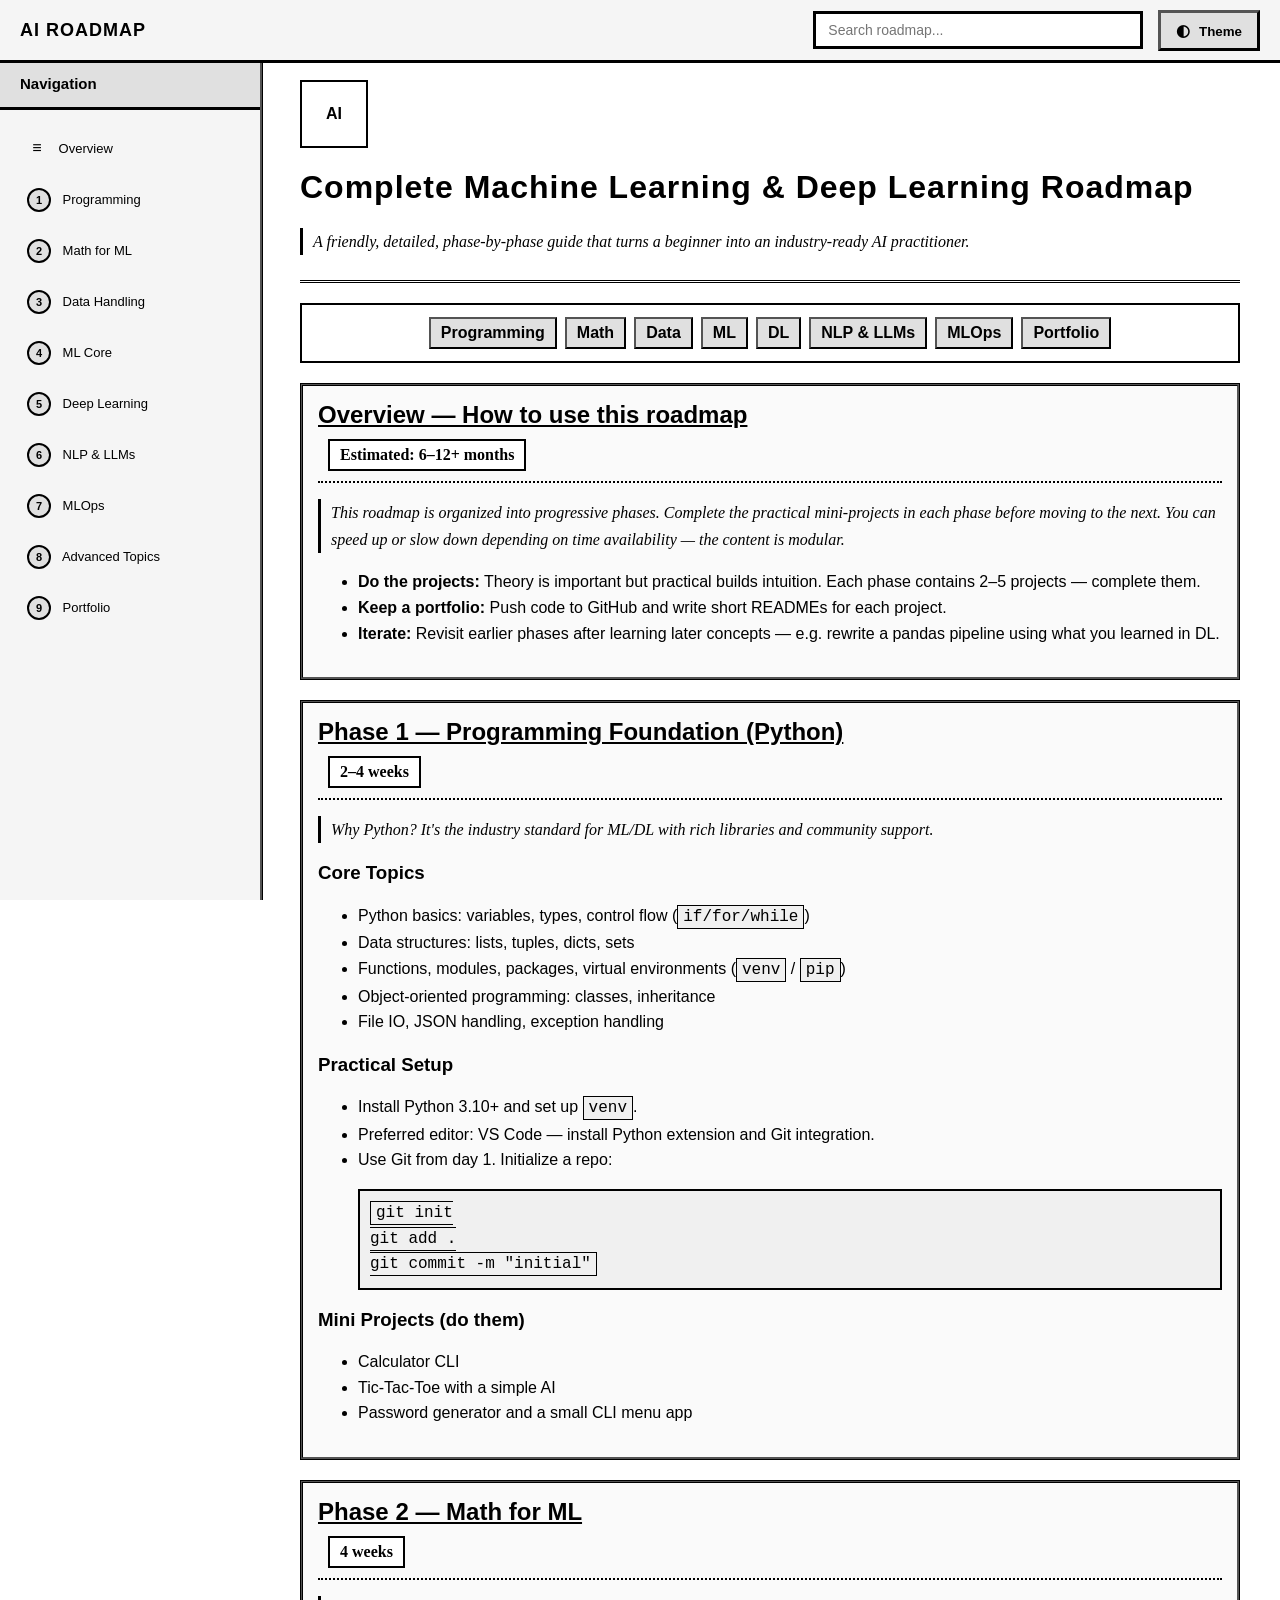
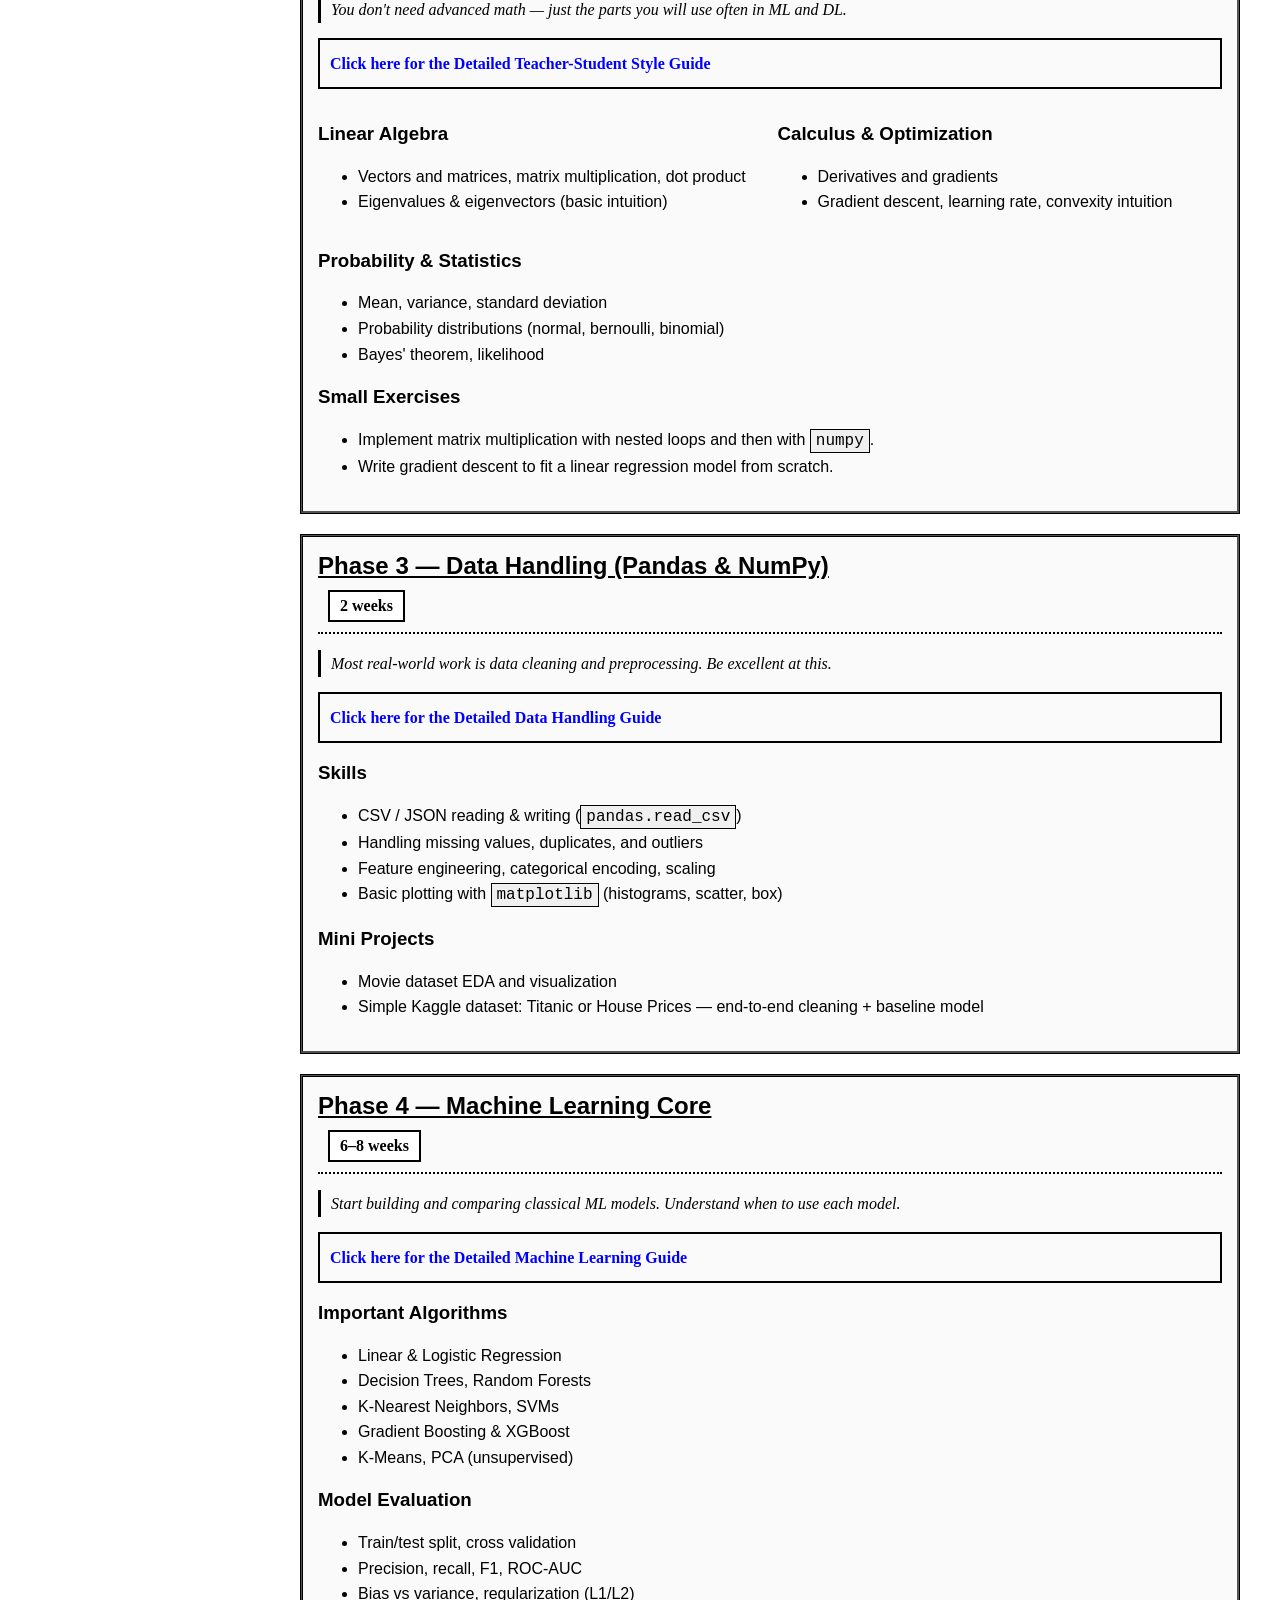
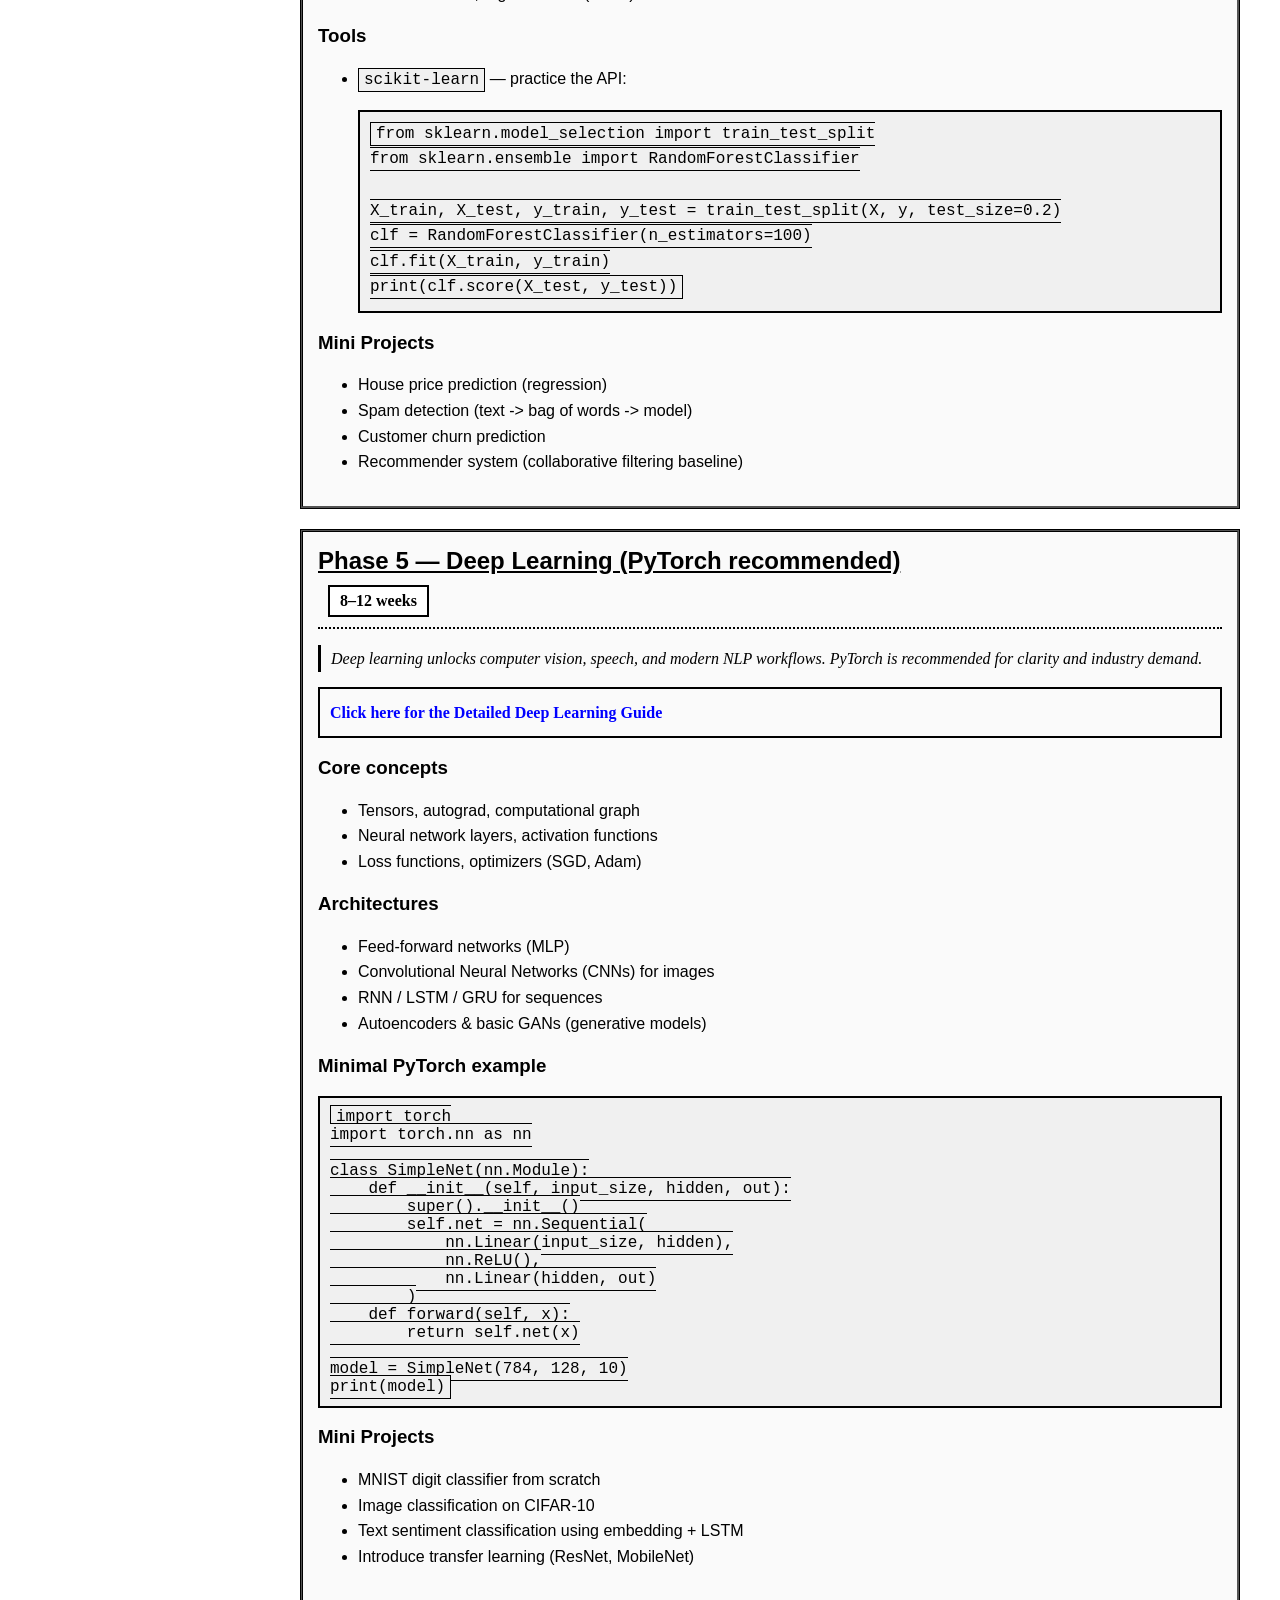
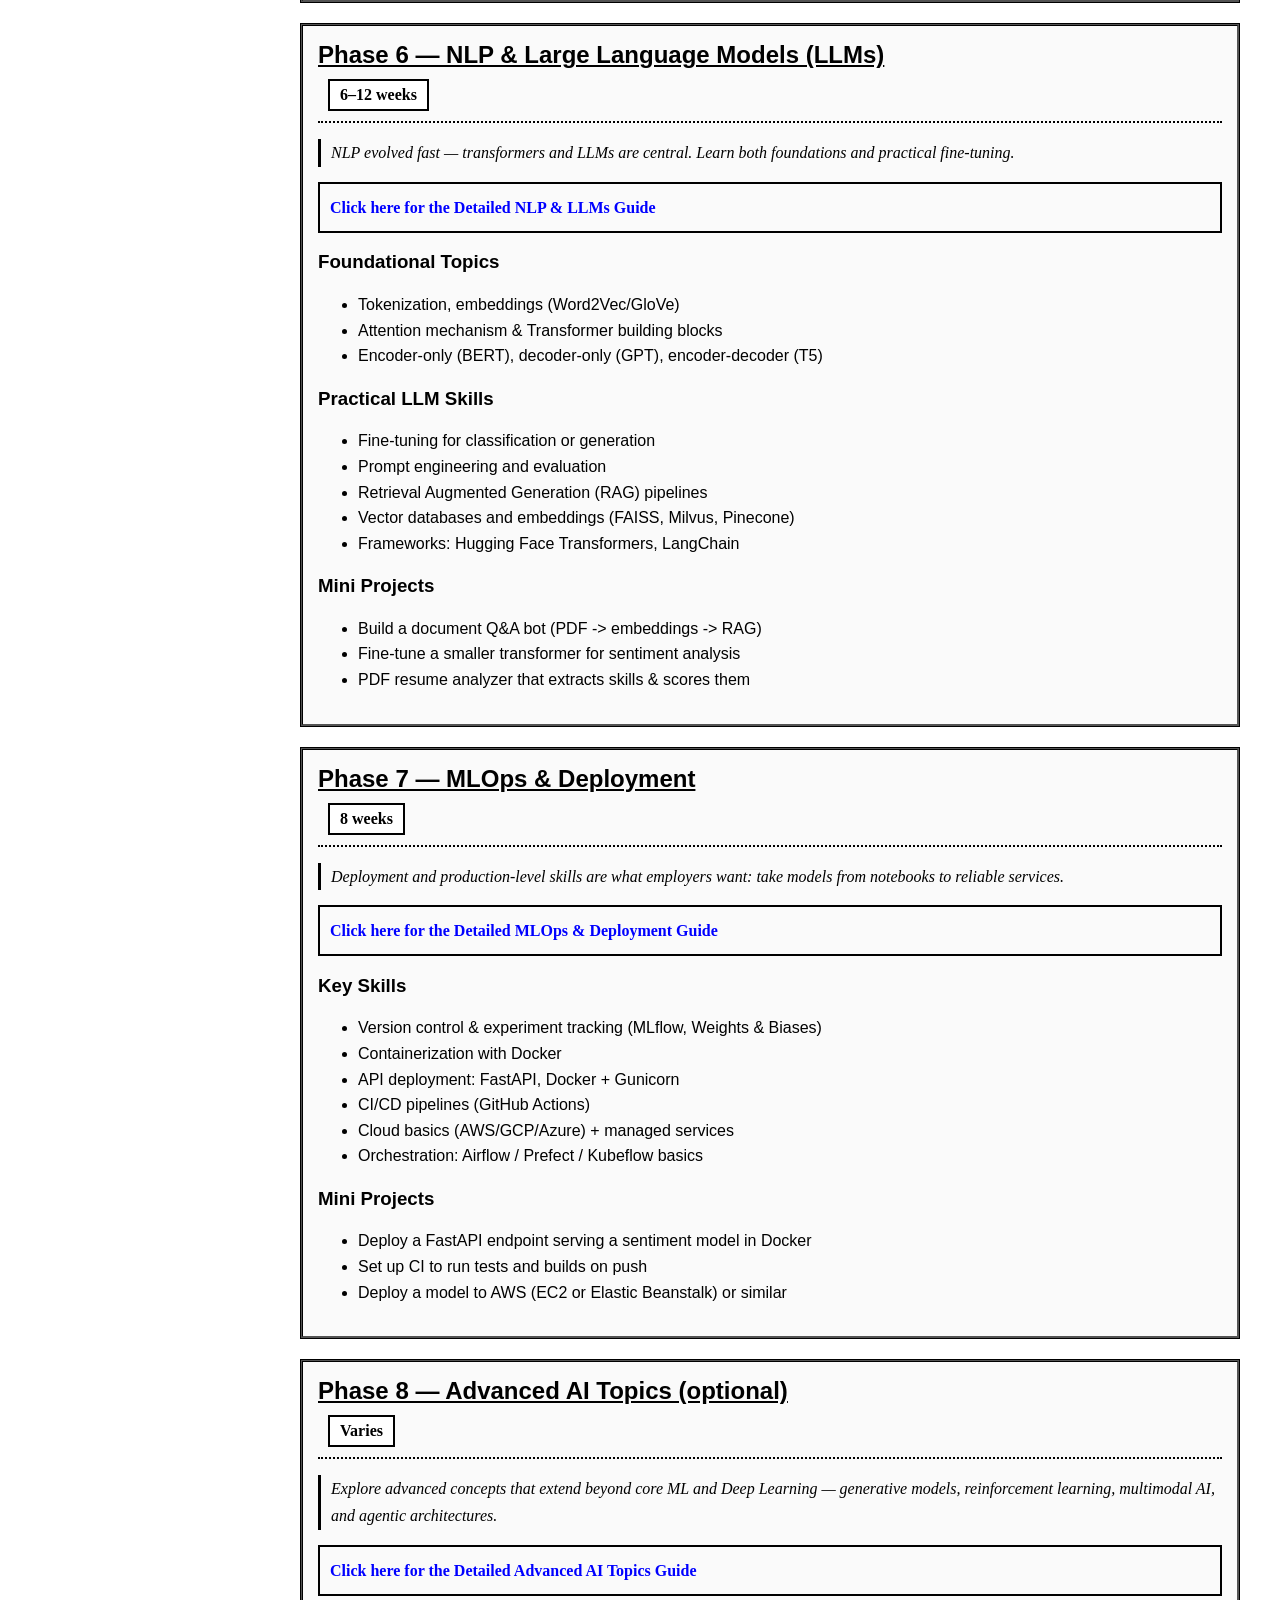
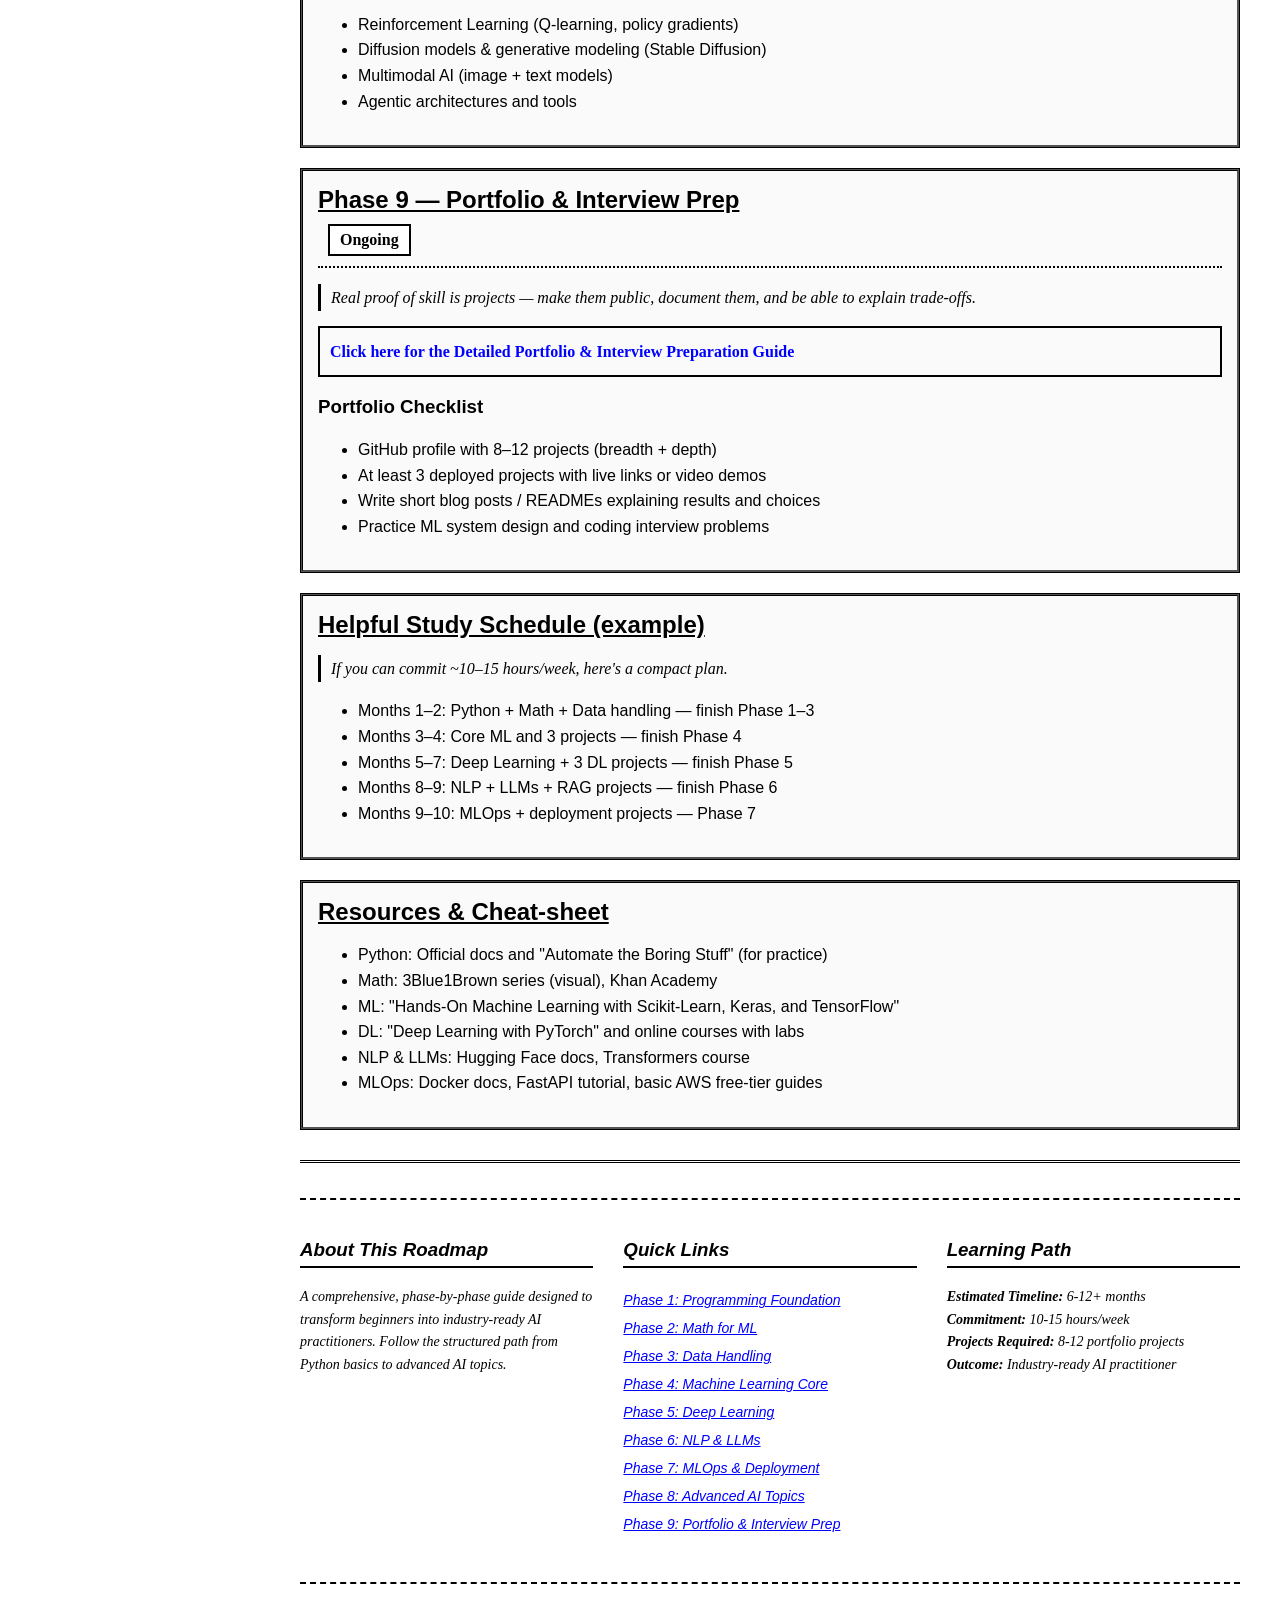
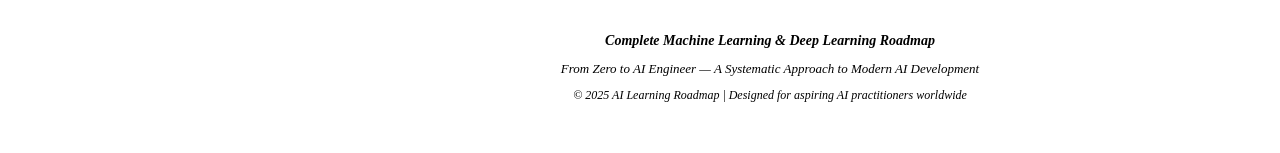
==== index.html @ 879815ae "Initial commit: Complete AI/ML Learning Roadmap with navigation, theme toggle, search, and responsiv" ====
<!doctype html>
<html lang="en">

<head>
    <meta charset="utf-8">
    <meta name="viewport" content="width=device-width,initial-scale=1">
    <title>Complete Machine Learning & Deep Learning Roadmap — Detailed Guide</title>
    <link rel="stylesheet" href="shared-styles.css">
    <style>
        /* Page-specific styles */
        header {
            margin-bottom: 20px;
            padding-bottom: 15px;
            border-bottom: 3px double var(--border-color);
            font-family: 'Trebuchet MS', Verdana, sans-serif;
            transition: border-color 0.3s
        }

        nav.pill-nav {
            margin-top: 15px;
            margin-bottom: 15px;
            padding: 10px;
            background: var(--bg-color);
            border: 2px solid var(--border-color);
            text-align: center;
            transition: all 0.3s
        }

        .pill {
            display: inline-block;
            padding: 5px 10px;
            margin: 2px;
            border: 2px outset var(--border-color);
            background: var(--button-bg);
            font-weight: bold;
            font-family: 'Arial Narrow', Arial, sans-serif;
            transition: all 0.3s
        }

        .pill:hover {
            border: 2px inset var(--border-color);
            background: var(--button-hover)
        }

        main {
            margin-top: 20px
        }

        .collapsible-header {
            cursor: pointer;
            user-select: none;
            display: flex;
            justify-content: space-between;
            align-items: center
        }

        .collapsible-header::after {
            content: "▼";
            font-size: 12px;
            transition: transform 0.3s
        }

        .collapsible-header.collapsed::after {
            transform: rotate(-90deg)
        }

        .collapsible-content {
            max-height: 2000px;
            overflow: hidden;
            transition: max-height 0.3s ease
        }

        .collapsible-content.collapsed {
            max-height: 0
        }

        section.card h2 {
            margin: 0 0 10px 0;
            text-decoration: underline;
            font-family: 'Trebuchet MS', 'Lucida Sans', sans-serif
        }

        .meta {
            margin-bottom: 10px;
            font-style: italic;
            border-left: 3px solid var(--border-color);
            padding-left: 10px;
            font-family: 'Palatino Linotype', 'Book Antiqua', serif;
            transition: border-color 0.3s
        }

        footer {
            font-family: 'Comic Sans MS', 'Chalkboard SE', cursive;
            margin-top: 30px;
            padding-top: 15px;
            border-top: 3px double var(--border-color);
            text-align: center;
            font-style: italic;
            transition: border-color 0.3s
        }

        .phase-title {
            margin-bottom: 10px;
            padding-bottom: 10px;
            border-bottom: 2px dotted var(--border-color);
            transition: border-color 0.3s
        }

        .time {
            display: inline-block;
            padding: 5px 10px;
            border: 2px solid var(--border-color);
            margin-left: 10px;
            background: var(--bg-color);
            font-weight: bold;
            transition: all 0.3s
        }

        .grid {
            display: grid;
            grid-template-columns: 1fr 1fr;
            gap: 15px
        }

        @media(max-width:880px) {
            .grid {
                grid-template-columns: 1fr
            }
        }
    </style>
</head>

<body>
    <div id="progress-bar"></div>
    
    <div id="top-toolbar">
        <div id="toolbar-left">
            <button id="menu-toggle">☰ Menu</button>
            <div style="font-weight:bold;font-size:18px;font-family:'Impact',sans-serif;letter-spacing:1px">AI ROADMAP</div>
        </div>
        <div id="toolbar-right">
            <div id="search-container">
                <input type="text" id="search-input" placeholder="Search roadmap..." />
                <div id="search-results"></div>
            </div>
            <button id="theme-toggle"><span class="theme-icon">◐</span> Theme</button>
        </div>
    </div>

    <nav id="sidebar">
        <h3>Navigation</h3>
        <ul>
            <li><a href="#overview"><span class="nav-icon">≡</span> Overview</a></li>
            <li><a href="#phase1"><span class="nav-number">1</span> Programming</a></li>
            <li><a href="#phase2"><span class="nav-number">2</span> Math for ML</a></li>
            <li><a href="#phase3"><span class="nav-number">3</span> Data Handling</a></li>
            <li><a href="#phase4"><span class="nav-number">4</span> ML Core</a></li>
            <li><a href="#phase5"><span class="nav-number">5</span> Deep Learning</a></li>
            <li><a href="#phase6"><span class="nav-number">6</span> NLP & LLMs</a></li>
            <li><a href="#phase7"><span class="nav-number">7</span> MLOps</a></li>
            <li><a href="#phase8"><span class="nav-number">8</span> Advanced Topics</a></li>
            <li><a href="#phase9"><span class="nav-number">9</span> Portfolio</a></li>
        </ul>
    </nav>

    <div class="container">
        <header>
            <div
                style="width:64px;height:64px;border:2px solid black;display:flex;align-items:center;justify-content:center;font-weight:700">
                AI</div>
            <div>
                <h1>Complete Machine Learning & Deep Learning Roadmap</h1>
                <p class="meta">A friendly, detailed, phase-by-phase guide that turns a beginner into an industry-ready
                    AI practitioner.</p>
            </div>
        </header>

        <nav class="pill-nav">
            <span class="pill">Programming</span>
            <span class="pill">Math</span>
            <span class="pill">Data</span>
            <span class="pill">ML</span>
            <span class="pill">DL</span>
            <span class="pill">NLP & LLMs</span>
            <span class="pill">MLOps</span>
            <span class="pill">Portfolio</span>
        </nav>

        <main>
            <section class="card">
                <div class="phase-title">
                    <h2>Overview — How to use this roadmap</h2>
                    <div class="time">Estimated: 6–12+ months</div>
                </div>
                <p class="meta">This roadmap is organized into progressive phases. Complete the practical mini-projects
                    in each phase before moving to the next. You can speed up or slow down depending on time
                    availability — the content is modular.</p>
                <ul>
                    <li><strong>Do the projects:</strong> Theory is important but practical builds intuition. Each phase
                        contains 2–5 projects — complete them.</li>
                    <li><strong>Keep a portfolio:</strong> Push code to GitHub and write short READMEs for each project.
                    </li>
                    <li><strong>Iterate:</strong> Revisit earlier phases after learning later concepts — e.g. rewrite a
                        pandas pipeline using what you learned in DL.</li>
                </ul>
            </section>

            <!-- Phase 1 -->
            <section class="card" id="phase1">
                <div class="phase-title">
                    <h2>Phase 1 — Programming Foundation (Python)</h2>
                    <div class="time">2–4 weeks</div>
                </div>
                <p class="meta">Why Python? It's the industry standard for ML/DL with rich libraries and community
                    support.</p>
                <h3>Core Topics</h3>
                <ul>
                    <li>Python basics: variables, types, control flow (<code>if/for/while</code>)</li>
                    <li>Data structures: lists, tuples, dicts, sets</li>
                    <li>Functions, modules, packages, virtual environments (<code>venv</code> / <code>pip</code>)</li>
                    <li>Object-oriented programming: classes, inheritance</li>
                    <li>File IO, JSON handling, exception handling</li>
                </ul>
                <h3>Practical Setup</h3>
                <ul>
                    <li>Install Python 3.10+ and set up <code>venv</code>.</li>
                    <li>Preferred editor: VS Code — install Python extension and Git integration.</li>
                    <li>Use Git from day 1. Initialize a repo:
                        <pre><code>git init
git add .
git commit -m "initial"
</code></pre>
                    </li>
                </ul>
                <h3>Mini Projects (do them)</h3>
                <ul>
                    <li>Calculator CLI</li>
                    <li>Tic-Tac-Toe with a simple AI</li>
                    <li>Password generator and a small CLI menu app</li>
                </ul>
            </section>

            <!-- Phase 2 -->
            <section class="card" id="phase2">
                <div class="phase-title">
                    <h2>Phase 2 — Math for ML</h2>
                    <div class="time">4 weeks</div>
                </div>
                <p class="meta">You don't need advanced math — just the parts you will use often in ML and DL.</p>

                <p style="margin: 15px 0; padding: 10px; border: 2px solid black;">
                    <strong><a href="phase2-detailed-guide.html" style="text-decoration: none;">Click here for the
                            Detailed Teacher-Student Style Guide</a></strong>
                </p>

                <div class="grid">
                    <div>
                        <h3>Linear Algebra</h3>
                        <ul>
                            <li>Vectors and matrices, matrix multiplication, dot product</li>
                            <li>Eigenvalues & eigenvectors (basic intuition)</li>
                        </ul>
                    </div>
                    <div>
                        <h3>Calculus & Optimization</h3>
                        <ul>
                            <li>Derivatives and gradients</li>
                            <li>Gradient descent, learning rate, convexity intuition</li>
                        </ul>
                    </div>
                </div>
                <h3>Probability & Statistics</h3>
                <ul>
                    <li>Mean, variance, standard deviation</li>
                    <li>Probability distributions (normal, bernoulli, binomial)</li>
                    <li>Bayes' theorem, likelihood</li>
                </ul>
                <h3>Small Exercises</h3>
                <ul>
                    <li>Implement matrix multiplication with nested loops and then with <code>numpy</code>.</li>
                    <li>Write gradient descent to fit a linear regression model from scratch.</li>
                </ul>
            </section>

            <!-- Phase 3 -->
            <section class="card" id="phase3">
                <div class="phase-title">
                    <h2>Phase 3 — Data Handling (Pandas & NumPy)</h2>
                    <div class="time">2 weeks</div>
                </div>
                <p class="meta">Most real-world work is data cleaning and preprocessing. Be excellent at this.</p>

                <p style="margin: 15px 0; padding: 10px; border: 2px solid black;">
                    <strong><a href="phase3-detailed-guide.html" style="text-decoration: none;">Click here for the
                            Detailed Data Handling Guide</a></strong>
                </p>

                <h3>Skills</h3>
                <ul>
                    <li>CSV / JSON reading & writing (<code>pandas.read_csv</code>)</li>
                    <li>Handling missing values, duplicates, and outliers</li>
                    <li>Feature engineering, categorical encoding, scaling</li>
                    <li>Basic plotting with <code>matplotlib</code> (histograms, scatter, box)</li>
                </ul>
                <h3>Mini Projects</h3>
                <ul>
                    <li>Movie dataset EDA and visualization</li>
                    <li>Simple Kaggle dataset: Titanic or House Prices — end-to-end cleaning + baseline model</li>
                </ul>
            </section>

            <!-- Phase 4 -->
            <section class="card" id="phase4">
                <div class="phase-title">
                    <h2>Phase 4 — Machine Learning Core</h2>
                    <div class="time">6–8 weeks</div>
                </div>
                <p class="meta">Start building and comparing classical ML models. Understand when to use each model.</p>

                <p style="margin: 15px 0; padding: 10px; border: 2px solid black;">
                    <strong><a href="phase4-detailed-guide.html" style="text-decoration: none;">Click here for the
                            Detailed Machine Learning Guide</a></strong>
                </p>

                <h3>Important Algorithms</h3>
                <ul>
                    <li>Linear & Logistic Regression</li>
                    <li>Decision Trees, Random Forests</li>
                    <li>K-Nearest Neighbors, SVMs</li>
                    <li>Gradient Boosting & XGBoost</li>
                    <li>K-Means, PCA (unsupervised)</li>
                </ul>
                <h3>Model Evaluation</h3>
                <ul>
                    <li>Train/test split, cross validation</li>
                    <li>Precision, recall, F1, ROC-AUC</li>
                    <li>Bias vs variance, regularization (L1/L2)</li>
                </ul>
                <h3>Tools</h3>
                <ul>
                    <li><code>scikit-learn</code> — practice the API:
                        <pre><code>from sklearn.model_selection import train_test_split
from sklearn.ensemble import RandomForestClassifier

X_train, X_test, y_train, y_test = train_test_split(X, y, test_size=0.2)
clf = RandomForestClassifier(n_estimators=100)
clf.fit(X_train, y_train)
print(clf.score(X_test, y_test))
</code></pre>
                    </li>
                </ul>
                <h3>Mini Projects</h3>
                <ul>
                    <li>House price prediction (regression)</li>
                    <li>Spam detection (text -> bag of words -> model)</li>
                    <li>Customer churn prediction</li>
                    <li>Recommender system (collaborative filtering baseline)</li>
                </ul>
            </section>

            <!-- Phase 5 -->
            <section class="card" id="phase5">
                <div class="phase-title">
                    <h2>Phase 5 — Deep Learning (PyTorch recommended)</h2>
                    <div class="time">8–12 weeks</div>
                </div>
                <p class="meta">Deep learning unlocks computer vision, speech, and modern NLP workflows. PyTorch is
                    recommended for clarity and industry demand.</p>

                <p style="margin: 15px 0; padding: 10px; border: 2px solid black;">
                    <strong><a href="phase5-detailed-guide.html" style="text-decoration: none;">Click here for the
                            Detailed Deep Learning Guide</a></strong>
                </p>

                <h3>Core concepts</h3>
                <ul>
                    <li>Tensors, autograd, computational graph</li>
                    <li>Neural network layers, activation functions</li>
                    <li>Loss functions, optimizers (SGD, Adam)</li>
                </ul>
                <h3>Architectures</h3>
                <ul>
                    <li>Feed-forward networks (MLP)</li>
                    <li>Convolutional Neural Networks (CNNs) for images</li>
                    <li>RNN / LSTM / GRU for sequences</li>
                    <li>Autoencoders & basic GANs (generative models)</li>
                </ul>
                <h3>Minimal PyTorch example</h3>
                <pre><code>import torch
import torch.nn as nn

class SimpleNet(nn.Module):
    def __init__(self, input_size, hidden, out):
        super().__init__()
        self.net = nn.Sequential(
            nn.Linear(input_size, hidden),
            nn.ReLU(),
            nn.Linear(hidden, out)
        )
    def forward(self, x):
        return self.net(x)

model = SimpleNet(784, 128, 10)
print(model)
</code></pre>
                <h3>Mini Projects</h3>
                <ul>
                    <li>MNIST digit classifier from scratch</li>
                    <li>Image classification on CIFAR-10</li>
                    <li>Text sentiment classification using embedding + LSTM</li>
                    <li>Introduce transfer learning (ResNet, MobileNet)</li>
                </ul>
            </section>

            <!-- Phase 6 -->
            <section class="card" id="phase6">
                <div class="phase-title">
                    <h2>Phase 6 — NLP & Large Language Models (LLMs)</h2>
                    <div class="time">6–12 weeks</div>
                </div>
                <p class="meta">NLP evolved fast — transformers and LLMs are central. Learn both foundations and
                    practical fine-tuning.</p>

                <p style="margin: 15px 0; padding: 10px; border: 2px solid black;">
                    <strong><a href="phase6-detailed-guide.html" style="text-decoration: none;">Click here for the
                            Detailed NLP & LLMs Guide</a></strong>
                </p>

                <h3>Foundational Topics</h3>
                <ul>
                    <li>Tokenization, embeddings (Word2Vec/GloVe)</li>
                    <li>Attention mechanism & Transformer building blocks</li>
                    <li>Encoder-only (BERT), decoder-only (GPT), encoder-decoder (T5)</li>
                </ul>
                <h3>Practical LLM Skills</h3>
                <ul>
                    <li>Fine-tuning for classification or generation</li>
                    <li>Prompt engineering and evaluation</li>
                    <li>Retrieval Augmented Generation (RAG) pipelines</li>
                    <li>Vector databases and embeddings (FAISS, Milvus, Pinecone)</li>
                    <li>Frameworks: Hugging Face Transformers, LangChain</li>
                </ul>
                <h3>Mini Projects</h3>
                <ul>
                    <li>Build a document Q&A bot (PDF -> embeddings -> RAG)</li>
                    <li>Fine-tune a smaller transformer for sentiment analysis</li>
                    <li>PDF resume analyzer that extracts skills & scores them</li>
                </ul>
            </section>

            <!-- Phase 7 -->
            <section class="card" id="phase7">
                <div class="phase-title">
                    <h2>Phase 7 — MLOps & Deployment</h2>
                    <div class="time">8 weeks</div>
                </div>
                <p class="meta">Deployment and production-level skills are what employers want: take models from
                    notebooks to reliable services.</p>

                <p style="margin: 15px 0; padding: 10px; border: 2px solid black;">
                    <strong><a href="phase7-detailed-guide.html" style="text-decoration: none;">Click here for the
                            Detailed MLOps & Deployment Guide</a></strong>
                </p>

                <h3>Key Skills</h3>
                <ul>
                    <li>Version control & experiment tracking (MLflow, Weights & Biases)</li>
                    <li>Containerization with Docker</li>
                    <li>API deployment: FastAPI, Docker + Gunicorn</li>
                    <li>CI/CD pipelines (GitHub Actions)</li>
                    <li>Cloud basics (AWS/GCP/Azure) + managed services</li>
                    <li>Orchestration: Airflow / Prefect / Kubeflow basics</li>
                </ul>
                <h3>Mini Projects</h3>
                <ul>
                    <li>Deploy a FastAPI endpoint serving a sentiment model in Docker</li>
                    <li>Set up CI to run tests and builds on push</li>
                    <li>Deploy a model to AWS (EC2 or Elastic Beanstalk) or similar</li>
                </ul>
            </section>

            <!-- Phase 8 -->
            <section class="card" id="phase8">
                <div class="phase-title">
                    <h2>Phase 8 — Advanced AI Topics (optional)</h2>
                    <div class="time">Varies</div>
                </div>
                <p class="meta">Explore advanced concepts that extend beyond core ML and Deep Learning — generative
                    models, reinforcement learning, multimodal AI, and agentic architectures.</p>

                <p style="margin: 15px 0; padding: 10px; border: 2px solid black;">
                    <strong><a href="phase8-detailed-guide.html" style="text-decoration: none;">Click here for the
                            Detailed Advanced AI Topics Guide</a></strong>
                </p>

                <ul>
                    <li>Reinforcement Learning (Q-learning, policy gradients)</li>
                    <li>Diffusion models & generative modeling (Stable Diffusion)</li>
                    <li>Multimodal AI (image + text models)</li>
                    <li>Agentic architectures and tools</li>
                </ul>
            </section>

            <!-- Phase 9 -->
            <section class="card" id="phase9">
                <div class="phase-title">
                    <h2>Phase 9 — Portfolio & Interview Prep</h2>
                    <div class="time">Ongoing</div>
                </div>
                <p class="meta">Real proof of skill is projects — make them public, document them, and be able to
                    explain trade-offs.</p>

                <p style="margin: 15px 0; padding: 10px; border: 2px solid black;">
                    <strong><a href="phase9-detailed-guide.html" style="text-decoration: none;">Click here for the
                            Detailed Portfolio & Interview Preparation Guide</a></strong>
                </p>

                <h3>Portfolio Checklist</h3>
                <ul>
                    <li>GitHub profile with 8–12 projects (breadth + depth)</li>
                    <li>At least 3 deployed projects with live links or video demos</li>
                    <li>Write short blog posts / READMEs explaining results and choices</li>
                    <li>Practice ML system design and coding interview problems</li>
                </ul>
            </section>

            <section class="card">
                <h2>Helpful Study Schedule (example)</h2>
                <p class="meta">If you can commit ~10–15 hours/week, here's a compact plan.</p>
                <ul>
                    <li>Months 1–2: Python + Math + Data handling — finish Phase 1–3</li>
                    <li>Months 3–4: Core ML and 3 projects — finish Phase 4</li>
                    <li>Months 5–7: Deep Learning + 3 DL projects — finish Phase 5</li>
                    <li>Months 8–9: NLP + LLMs + RAG projects — finish Phase 6</li>
                    <li>Months 9–10: MLOps + deployment projects — Phase 7</li>
                </ul>
            </section>

            <section class="card">
                <h2>Resources & Cheat-sheet</h2>
                <ul>
                    <li>Python: Official docs and "Automate the Boring Stuff" (for practice)</li>
                    <li>Math: 3Blue1Brown series (visual), Khan Academy</li>
                    <li>ML: "Hands-On Machine Learning with Scikit-Learn, Keras, and TensorFlow"</li>
                    <li>DL: "Deep Learning with PyTorch" and online courses with labs</li>
                    <li>NLP & LLMs: Hugging Face docs, Transformers course</li>
                    <li>MLOps: Docker docs, FastAPI tutorial, basic AWS free-tier guides
                    </li>
                </ul>
            </section>

            <footer>
                <hr>
                <div class="footer-grid">
                    <div>
                        <h3>About This Roadmap</h3>
                        <p>
                            A comprehensive, phase-by-phase guide designed to transform beginners into industry-ready AI practitioners. 
                            Follow the structured path from Python basics to advanced AI topics.
                        </p>
                    </div>
                    <div>
                        <h3>Quick Links</h3>
                        <ul>
                            <li><a href="#phase1">Phase 1: Programming Foundation</a></li>
                            <li><a href="#phase2">Phase 2: Math for ML</a></li>
                            <li><a href="#phase3">Phase 3: Data Handling</a></li>
                            <li><a href="#phase4">Phase 4: Machine Learning Core</a></li>
                            <li><a href="#phase5">Phase 5: Deep Learning</a></li>
                            <li><a href="#phase6">Phase 6: NLP & LLMs</a></li>
                            <li><a href="#phase7">Phase 7: MLOps & Deployment</a></li>
                            <li><a href="#phase8">Phase 8: Advanced AI Topics</a></li>
                            <li><a href="#phase9">Phase 9: Portfolio & Interview Prep</a></li>
                        </ul>
                    </div>
                    <div>
                        <h3>Learning Path</h3>
                        <p>
                            <strong>Estimated Timeline:</strong> 6-12+ months<br>
                            <strong>Commitment:</strong> 10-15 hours/week<br>
                            <strong>Projects Required:</strong> 8-12 portfolio projects<br>
                            <strong>Outcome:</strong> Industry-ready AI practitioner
                        </p>
                    </div>
                </div>
                <hr>
                <div class="footer-bottom">
                    <p style="font-size: 14px;">
                        <strong>Complete Machine Learning & Deep Learning Roadmap</strong>
                    </p>
                    <p style="font-size: 13px;">
                        From Zero to AI Engineer — A Systematic Approach to Modern AI Development
                    </p>
                    <p style="font-size: 12px;">
                        © 2025 AI Learning Roadmap | Designed for aspiring AI practitioners worldwide
                    </p>
                </div>
            </footer>

        </main>
    </div>

    <script src="shared-scripts.js"></script>
    <script>
        // Page-specific: Search functionality for index page
        const searchInput = document.getElementById('search-input');
        const searchResults = document.getElementById('search-results');
        
        if (searchInput && searchResults) {
            const searchableContent = [
                { text: 'Python Programming', section: '#phase1' },
                { text: 'Linear Algebra Matrix Vectors', section: '#phase2' },
                { text: 'Calculus Gradient Descent', section: '#phase2' },
                { text: 'Pandas NumPy Data Handling', section: '#phase3' },
                { text: 'Machine Learning ML Algorithms', section: '#phase4' },
                { text: 'Linear Regression Logistic', section: '#phase4' },
                { text: 'Random Forest XGBoost', section: '#phase4' },
                { text: 'Deep Learning Neural Networks', section: '#phase5' },
                { text: 'CNN Convolutional Image', section: '#phase5' },
                { text: 'RNN LSTM Sequence', section: '#phase5' },
                { text: 'PyTorch TensorFlow', section: '#phase5' },
                { text: 'NLP Natural Language Processing', section: '#phase6' },
                { text: 'Transformer BERT GPT', section: '#phase6' },
                { text: 'LLM Large Language Model', section: '#phase6' },
                { text: 'RAG Retrieval Augmented', section: '#phase6' },
                { text: 'MLOps Deployment Docker', section: '#phase7' },
                { text: 'FastAPI Flask API', section: '#phase7' },
                { text: 'AWS Cloud Deployment', section: '#phase7' },
                { text: 'Reinforcement Learning RL', section: '#phase8' },
                { text: 'Diffusion Models Stable Diffusion', section: '#phase8' },
                { text: 'GAN Generative Adversarial', section: '#phase8' },
                { text: 'Multimodal AI CLIP', section: '#phase8' },
                { text: 'Portfolio Projects GitHub', section: '#phase9' },
                { text: 'Interview Preparation Resume', section: '#phase9' }
            ];
            
            searchInput.addEventListener('input', function(e) {
                const query = e.target.value.toLowerCase();
                if (query.length < 2) {
                    searchResults.style.display = 'none';
                    return;
                }
                
                const results = searchableContent.filter(item => 
                    item.text.toLowerCase().includes(query)
                );
                
                if (results.length > 0) {
                    searchResults.innerHTML = results.map(item => 
                        `<div class="search-result-item" onclick="jumpTo('${item.section}')">${item.text}</div>`
                    ).join('');
                    searchResults.style.display = 'block';
                } else {
                    searchResults.innerHTML = '<div class="search-result-item">No results found</div>';
                    searchResults.style.display = 'block';
                }
            });
        }
        
        function jumpTo(section) {
            window.location.hash = section;
            if (searchResults) searchResults.style.display = 'none';
            if (searchInput) searchInput.value = '';
        }

        // Collapsible Sections
        document.addEventListener('DOMContentLoaded', function() {
            const cards = document.querySelectorAll('section.card');
            cards.forEach(card => {
                const h2 = card.querySelector('h2');
                if (h2 && h2.parentElement.classList.contains('phase-title')) {
                    return; // Skip phase titles
                }
                if (h2) {
                    h2.classList.add('collapsible-header');
                    const content = Array.from(card.children).slice(1);
                    const wrapper = document.createElement('div');
                    wrapper.classList.add('collapsible-content');
                    content.forEach(el => wrapper.appendChild(el));
                    card.appendChild(wrapper);
                    
                    h2.addEventListener('click', function() {
                        h2.classList.toggle('collapsed');
                        wrapper.classList.toggle('collapsed');
                    });
                }
            });
        });
    </script>
</body>

</html>
---- shared-styles.css ----
/* Shared Styles for AI Roadmap Website */

:root {
    --bg-color: white;
    --text-color: black;
    --border-color: black;
    --card-bg: #fafafa;
    --code-bg: #f0f0f0;
    --button-bg: #e0e0e0;
    --button-hover: #d0d0d0;
    --link-color: blue;
    --link-visited: purple;
    --link-hover-bg: yellow;
    --sidebar-bg: #f5f5f5;
}

[data-theme="dark"] {
    --bg-color: #1a1a1a;
    --text-color: #e0e0e0;
    --border-color: #666;
    --card-bg: #2a2a2a;
    --code-bg: #333;
    --button-bg: #444;
    --button-hover: #555;
    --link-color: #66b3ff;
    --link-visited: #b366ff;
    --link-hover-bg: #666600;
    --sidebar-bg: #252525;
}

html,
body {
    margin: 0;
    padding: 0;
    font-family: Georgia, 'Times New Roman', serif;
    background: var(--bg-color);
    color: var(--text-color);
    font-size: 16px;
    scroll-behavior: smooth;
    transition: background 0.3s, color 0.3s
}

#progress-bar {
    position: fixed;
    top: 0;
    left: 0;
    width: 0%;
    height: 4px;
    background: var(--border-color);
    z-index: 9999;
    transition: width 0.1s
}

#top-toolbar {
    position: fixed;
    top: 0;
    left: 0;
    right: 0;
    height: 60px;
    background: var(--sidebar-bg);
    border-bottom: 3px solid var(--border-color);
    z-index: 1000;
    display: flex;
    align-items: center;
    justify-content: space-between;
    padding: 0 20px;
    transition: all 0.3s
}

#toolbar-left {
    display: flex;
    align-items: center;
    gap: 15px
}

#toolbar-right {
    display: flex;
    align-items: center;
    gap: 15px
}

#menu-toggle {
    display: none;
    padding: 8px 15px;
    border: 3px outset var(--border-color);
    background: var(--button-bg);
    cursor: pointer;
    font-weight: bold;
    font-family: 'Franklin Gothic Medium', sans-serif;
    transition: all 0.3s
}

#menu-toggle:hover {
    border: 3px inset var(--border-color);
    background: var(--button-hover)
}

#theme-toggle {
    padding: 8px 15px;
    border: 3px outset var(--border-color);
    background: var(--button-bg);
    cursor: pointer;
    font-weight: bold;
    font-family: 'Franklin Gothic Medium', sans-serif;
    transition: all 0.3s;
    white-space: nowrap
}

#theme-toggle:hover {
    border: 3px inset var(--border-color);
    background: var(--button-hover)
}

#search-container {
    position: relative
}

#search-input {
    padding: 8px 12px;
    border: 3px solid var(--border-color);
    background: var(--bg-color);
    color: var(--text-color);
    font-family: Verdana, Geneva, sans-serif;
    font-size: 14px;
    width: 300px;
    outline: none;
    transition: all 0.3s
}

#search-input:focus {
    border: 3px inset var(--border-color);
    background: var(--card-bg)
}

#search-results {
    position: absolute;
    top: 45px;
    right: 0;
    background: var(--bg-color);
    border: 3px solid var(--border-color);
    width: 350px;
    max-height: 400px;
    overflow-y: auto;
    display: none;
    box-shadow: 5px 5px 0px var(--border-color)
}

.search-result-item {
    padding: 12px;
    border-bottom: 1px solid var(--border-color);
    cursor: pointer;
    font-size: 14px;
    transition: background 0.2s
}

.search-result-item:hover {
    background: var(--button-hover)
}

#sidebar {
    position: fixed;
    left: 0;
    top: 60px;
    width: 260px;
    height: calc(100vh - 60px);
    background: var(--sidebar-bg);
    border-right: 3px ridge var(--border-color);
    overflow-y: auto;
    padding: 0;
    z-index: 100;
    transition: transform 0.3s, background 0.3s
}

#sidebar h3 {
    margin: 0;
    font-size: 15px;
    padding: 15px 20px;
    background: var(--button-bg);
    border-bottom: 3px solid var(--border-color);
    font-family: 'Trebuchet MS', sans-serif
}

#sidebar ul {
    list-style: none;
    padding: 10px;
    margin: 0
}

#sidebar li {
    margin: 0
}

#sidebar a {
    text-decoration: none;
    color: var(--text-color);
    font-size: 13px;
    display: block;
    padding: 10px 15px;
    border: 2px solid transparent;
    margin: 3px 0;
    border-radius: 3px;
    transition: all 0.2s;
    font-family: Verdana, sans-serif
}

#sidebar a:hover {
    background: var(--button-hover);
    border: 2px outset var(--border-color)
}

#sidebar a.active {
    background: var(--button-bg);
    border: 2px inset var(--border-color);
    font-weight: bold
}

.nav-number {
    display: inline-block;
    width: 20px;
    height: 20px;
    line-height: 20px;
    text-align: center;
    border: 2px solid var(--border-color);
    border-radius: 50%;
    font-weight: bold;
    font-size: 11px;
    margin-right: 8px;
    background: var(--button-bg)
}

.nav-icon {
    display: inline-block;
    width: 20px;
    text-align: center;
    font-weight: bold;
    margin-right: 8px;
    font-size: 16px
}

.theme-icon {
    font-size: 16px;
    margin-right: 5px;
    display: inline-block
}

.container {
    max-width: 100%;
    margin: 0;
    margin-left: 260px;
    padding: 80px 40px 20px 40px;
    background: var(--bg-color);
    transition: background 0.3s, margin-left 0.3s
}

@media(max-width:980px) {
    #menu-toggle {
        display: block
    }
    #search-input {
        width: 200px
    }
    #sidebar {
        transform: translateX(-260px)
    }
    .container {
        margin-left: 0;
        padding-top: 80px
    }
    #sidebar.open {
        transform: translateX(0)
    }
}

/* Typography */
h1 {
    font-family: 'Impact', 'Arial Black', sans-serif;
    font-weight: bold;
    letter-spacing: 1px
}

h2 {
    font-family: 'Trebuchet MS', 'Lucida Sans', sans-serif;
    font-weight: bold
}

h3 {
    font-family: 'Verdana', Geneva, sans-serif;
    font-weight: bold
}

h4 {
    font-family: 'Tahoma', Geneva, sans-serif;
    font-weight: normal
}

p {
    font-family: Georgia, 'Times New Roman', serif;
    line-height: 1.7
}

ul, ol {
    font-family: Verdana, Geneva, sans-serif;
    line-height: 1.6
}

/* Common Elements */
pre {
    padding: 10px;
    border: 2px solid var(--border-color);
    overflow: auto;
    background: var(--code-bg);
    font-family: Consolas, Monaco, monospace;
    transition: all 0.3s
}

code {
    padding: 2px 5px;
    border: 1px solid var(--border-color);
    background: var(--code-bg);
    font-family: Consolas, Monaco, monospace;
    transition: all 0.3s
}

a {
    color: var(--link-color);
    text-decoration: underline;
    transition: all 0.2s
}

a:visited {
    color: var(--link-visited)
}

a:hover {
    background: var(--link-hover-bg)
}

.back-link {
    display: inline-block;
    padding: 10px 20px;
    border: 3px outset var(--border-color);
    background: var(--button-bg);
    text-decoration: none;
    font-weight: bold;
    margin: 15px 0;
    font-family: 'Franklin Gothic Medium', sans-serif;
    transition: all 0.3s
}

.back-link:hover {
    border: 3px inset var(--border-color);
    background: var(--button-hover)
}

section.card {
    padding: 15px;
    margin-bottom: 20px;
    border: 3px ridge var(--border-color);
    background: var(--card-bg);
    position: relative;
    transition: all 0.3s
}

section.card::before {
    content: "";
    position: absolute;
    top: -3px;
    left: -3px;
    right: -3px;
    bottom: -3px;
    border: 1px solid var(--border-color);
    pointer-events: none
}

hr {
    border: none;
    border-top: 2px dashed var(--border-color);
    margin: 20px 0;
    transition: border-color 0.3s
}

footer {
    font-family: 'Comic Sans MS', 'Chalkboard SE', cursive;
    margin-top: 50px;
    padding-top: 15px;
    border-top: 3px double var(--border-color);
    text-align: center;
    font-style: italic;
    transition: border-color 0.3s
}

.footer-grid {
    display: grid;
    grid-template-columns: 1fr 1fr 1fr;
    gap: 30px;
    margin-bottom: 30px;
    text-align: left
}

.footer-grid h3 {
    border-bottom: 2px solid var(--border-color);
    padding-bottom: 5px;
    transition: border-color 0.3s
}

.footer-grid p {
    font-size: 14px;
    line-height: 1.6
}

.footer-grid ul {
    list-style: none;
    padding: 0;
    font-size: 14px;
    line-height: 2
}

.footer-bottom {
    text-align: center;
    padding: 20px 0
}

.footer-bottom p {
    margin: 5px 0
}

@media(max-width:880px) {
    .footer-grid {
        grid-template-columns: 1fr
    }
}
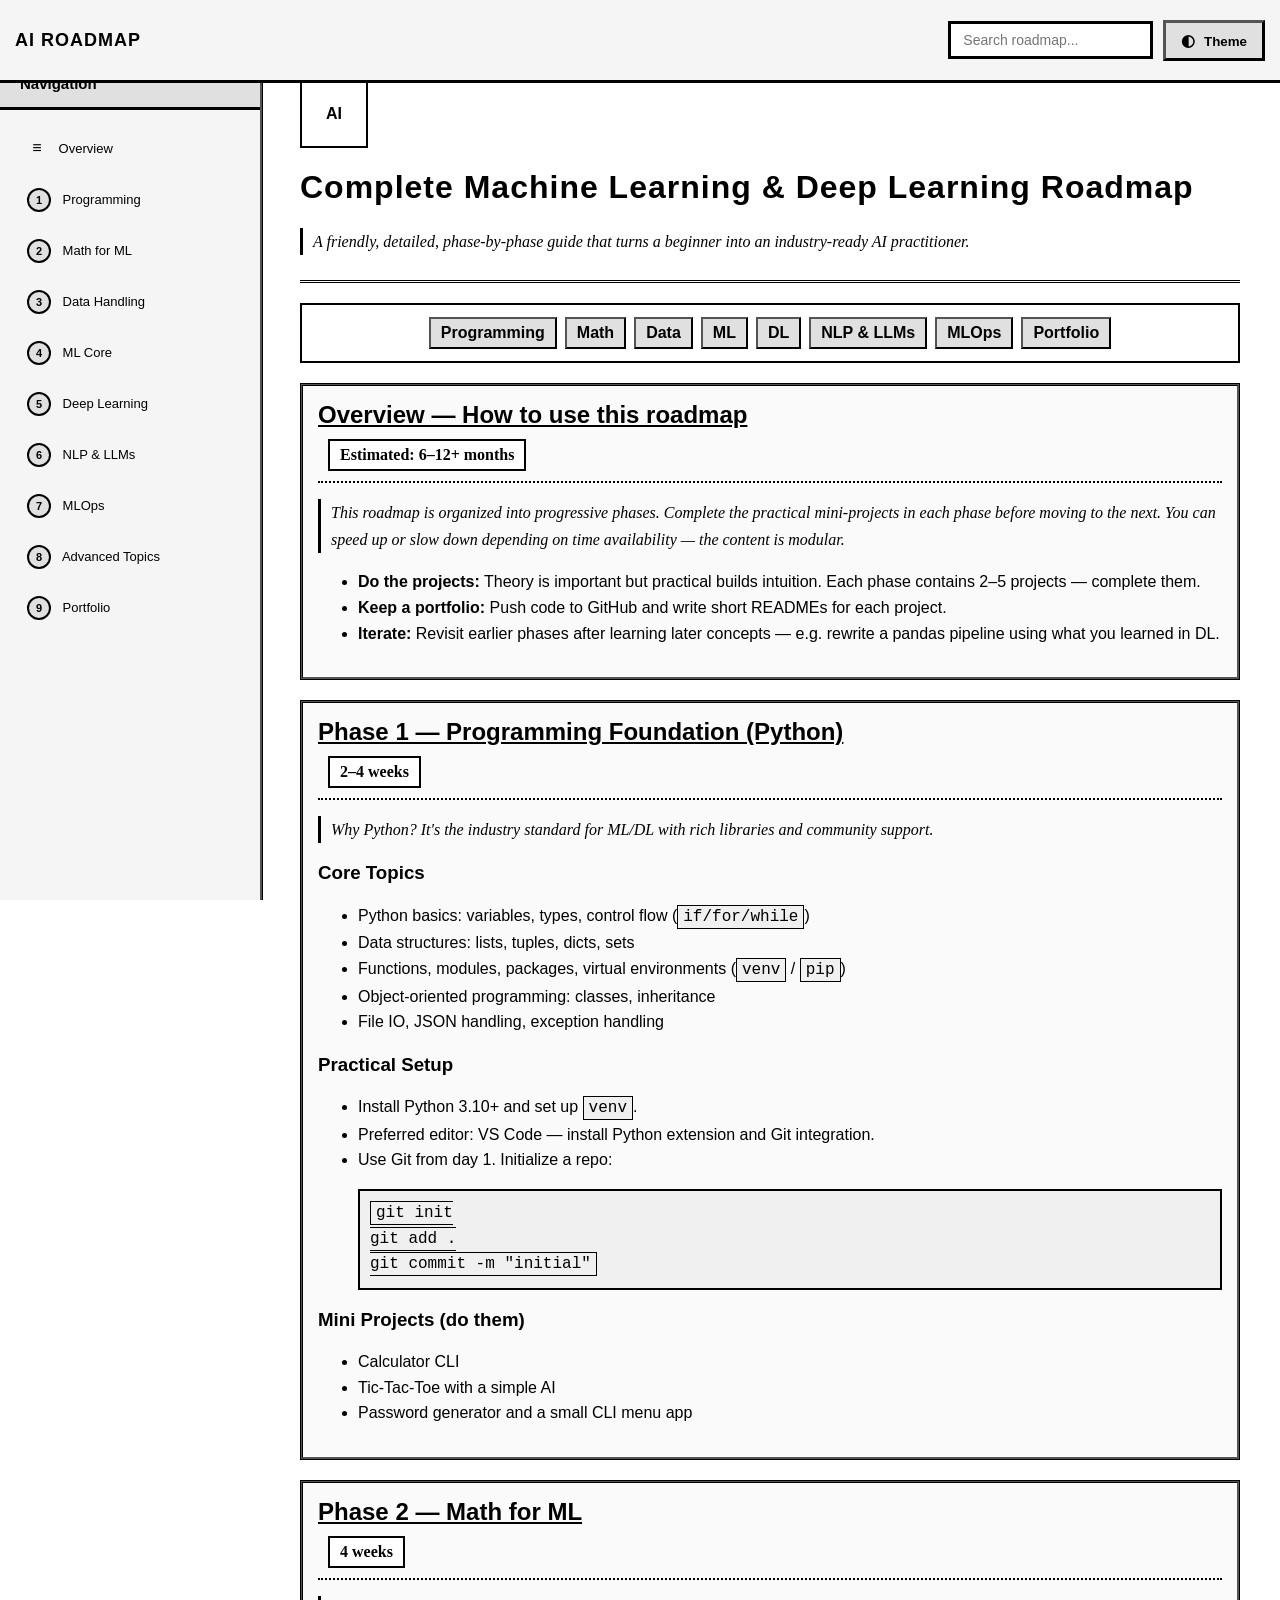
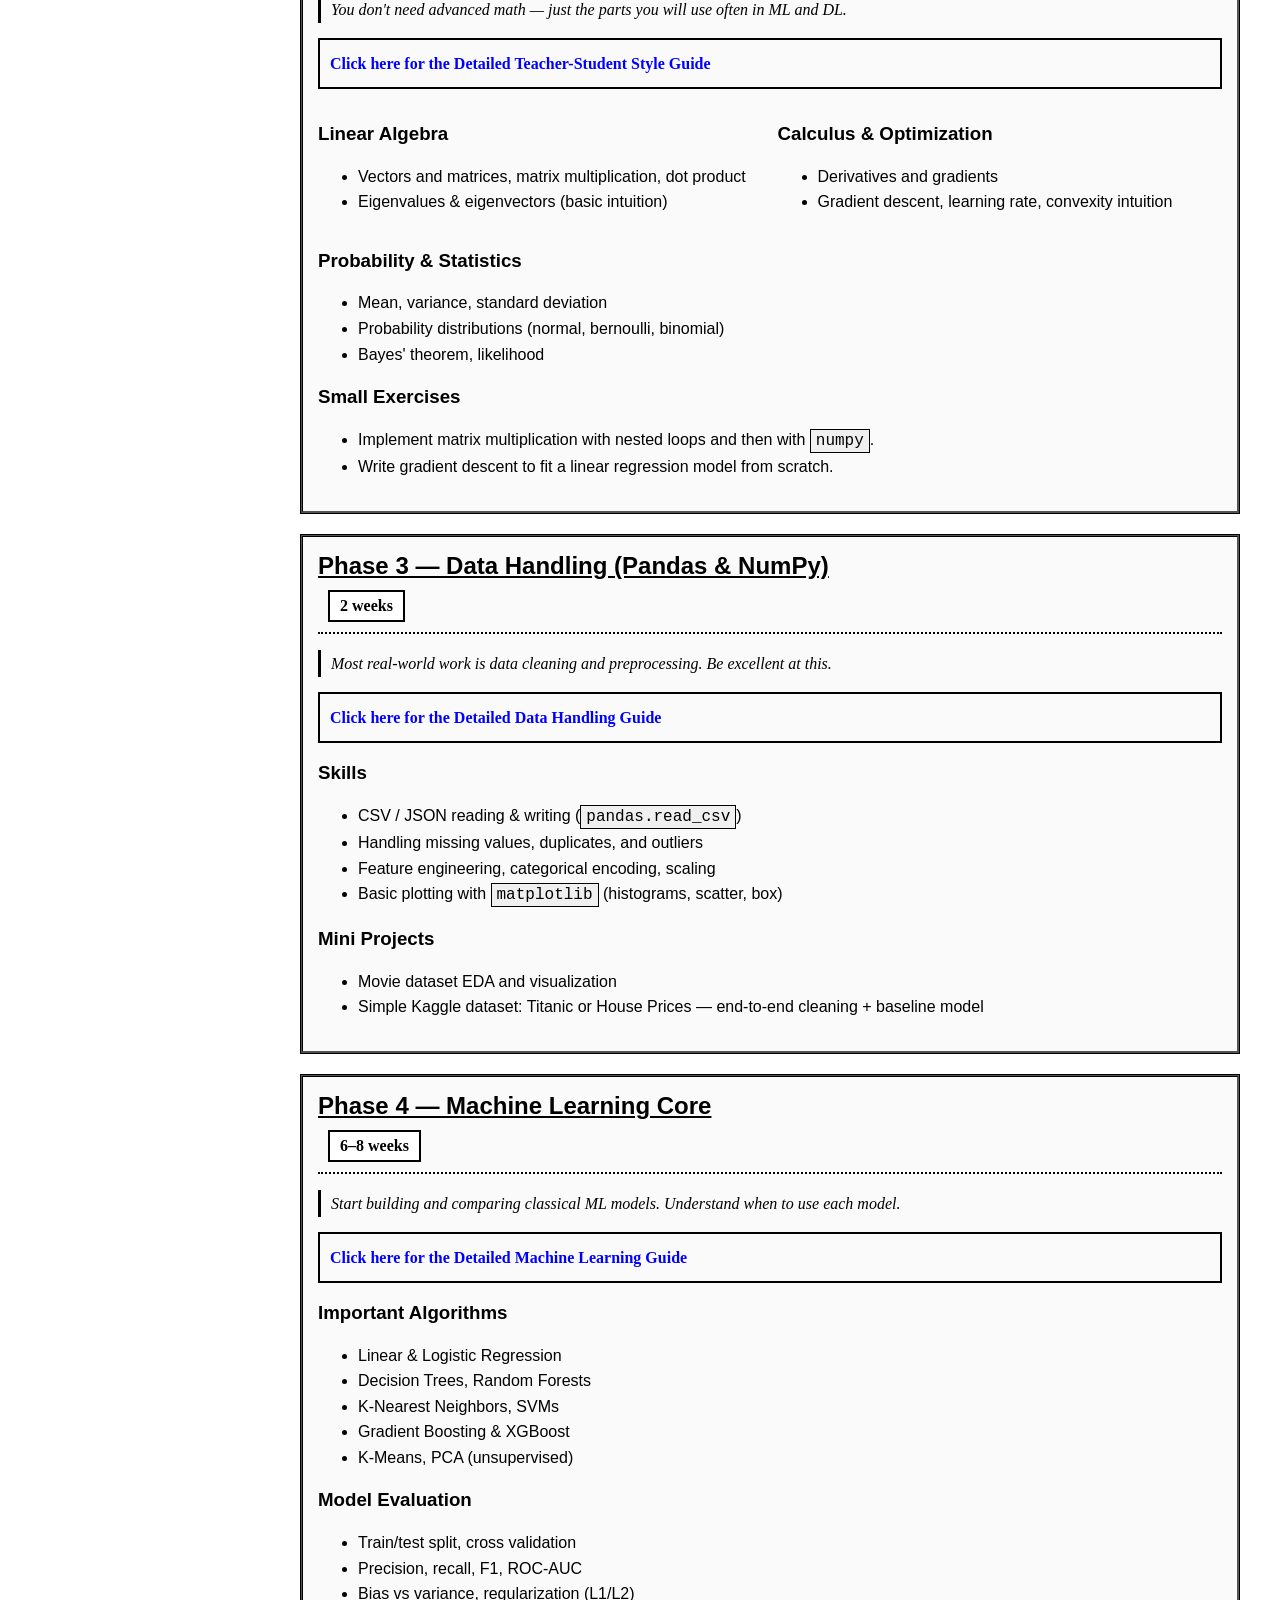
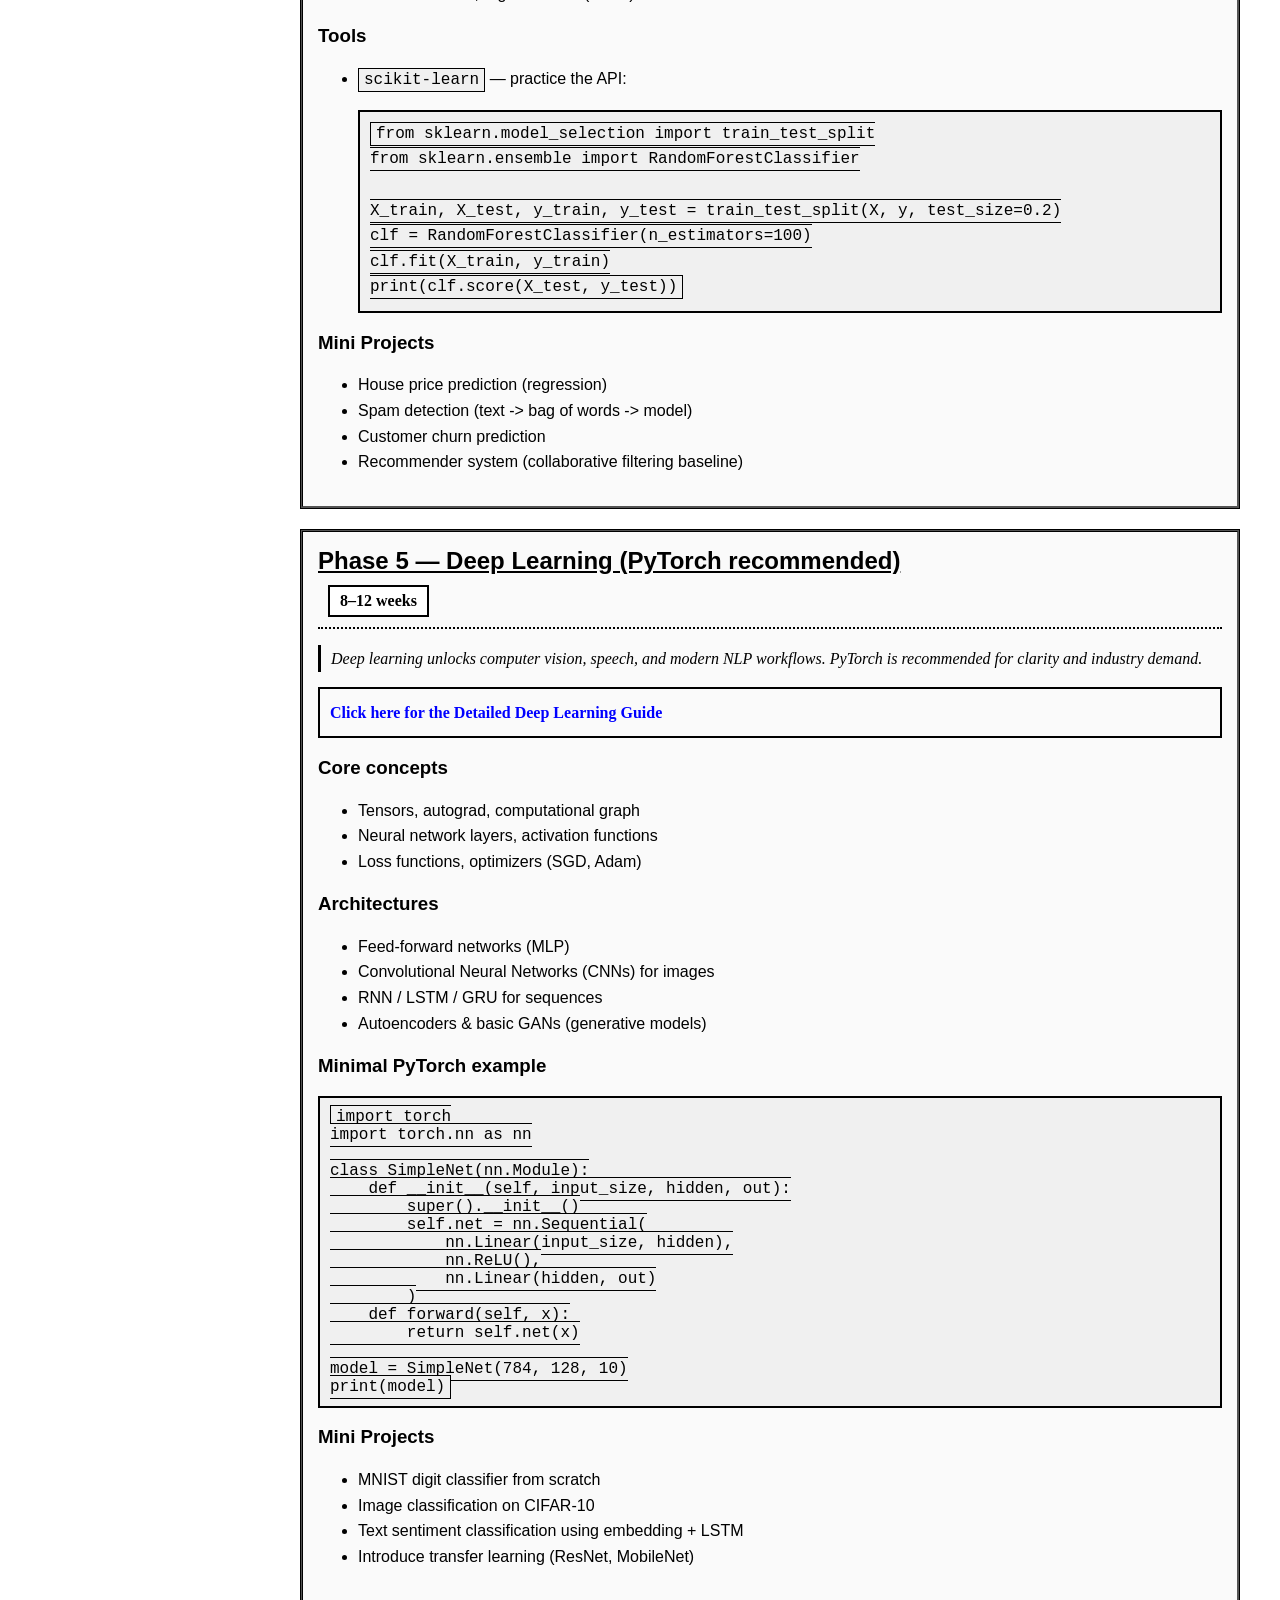
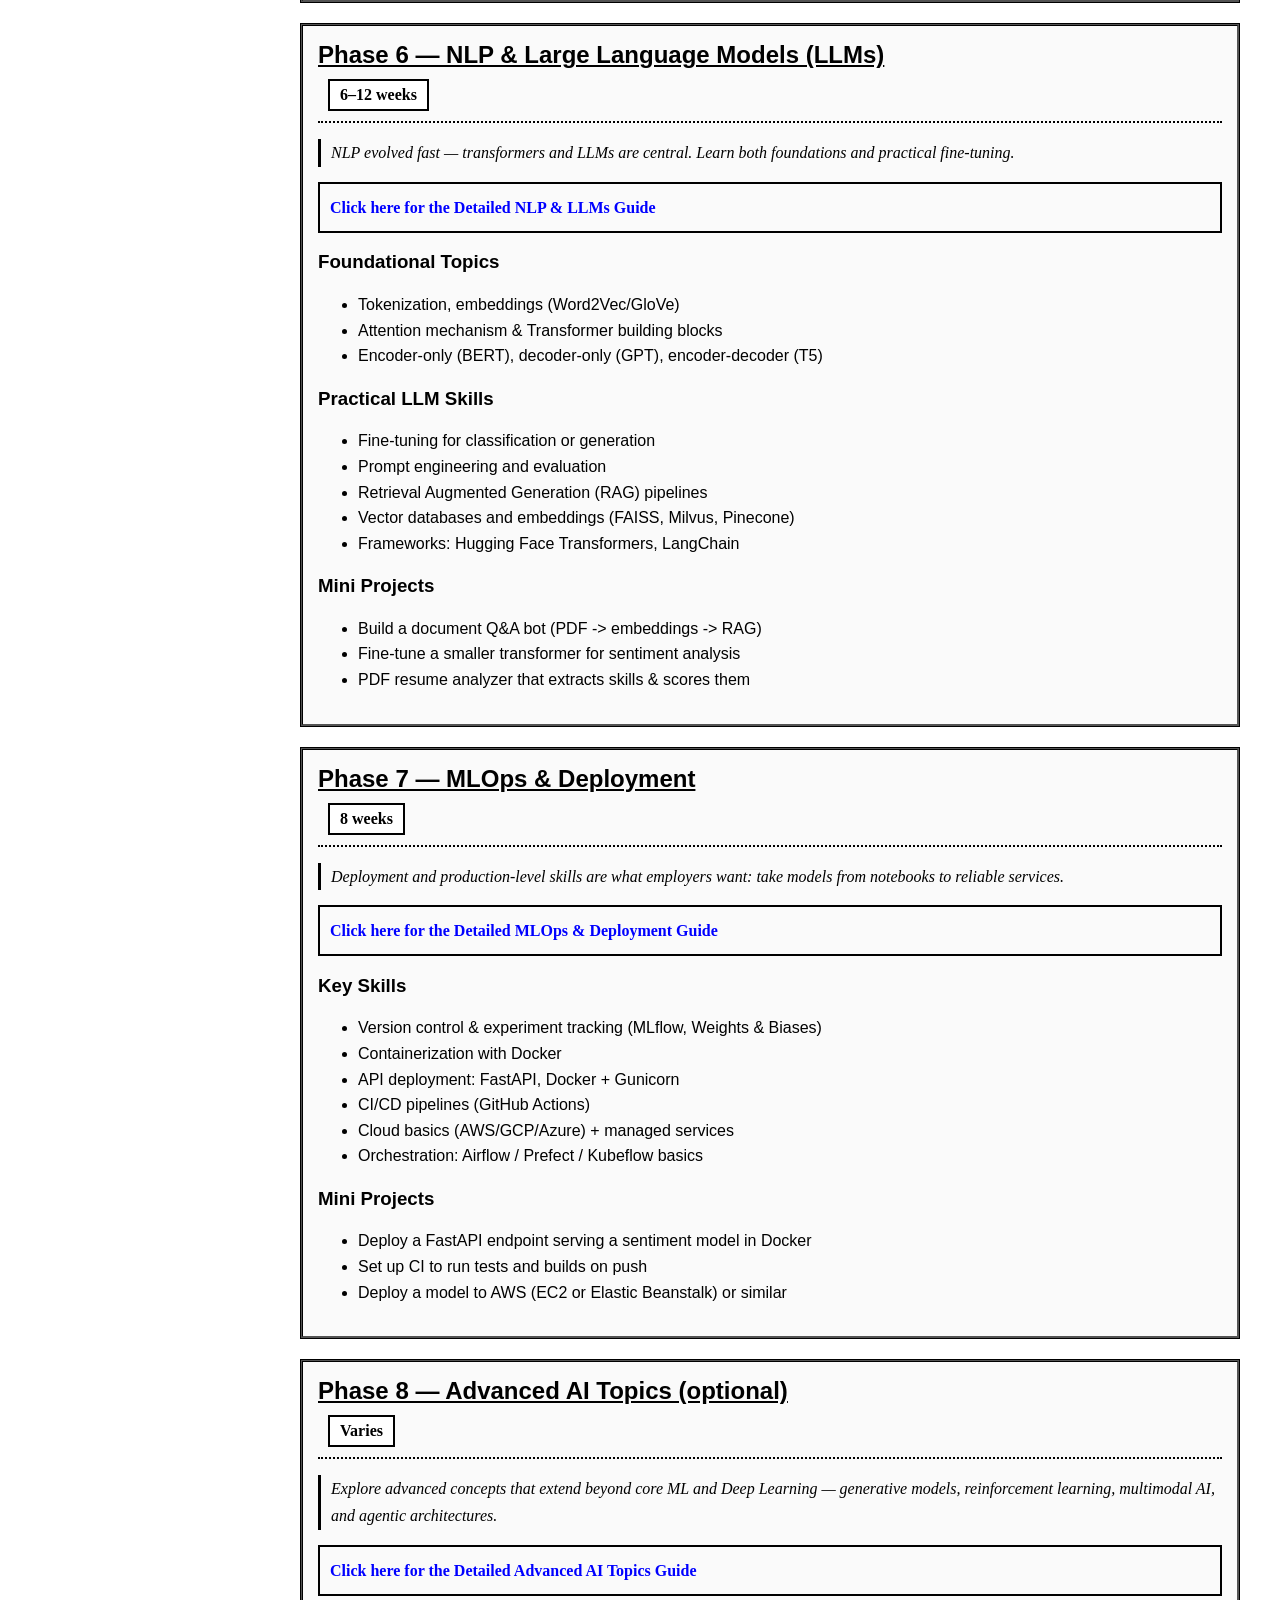
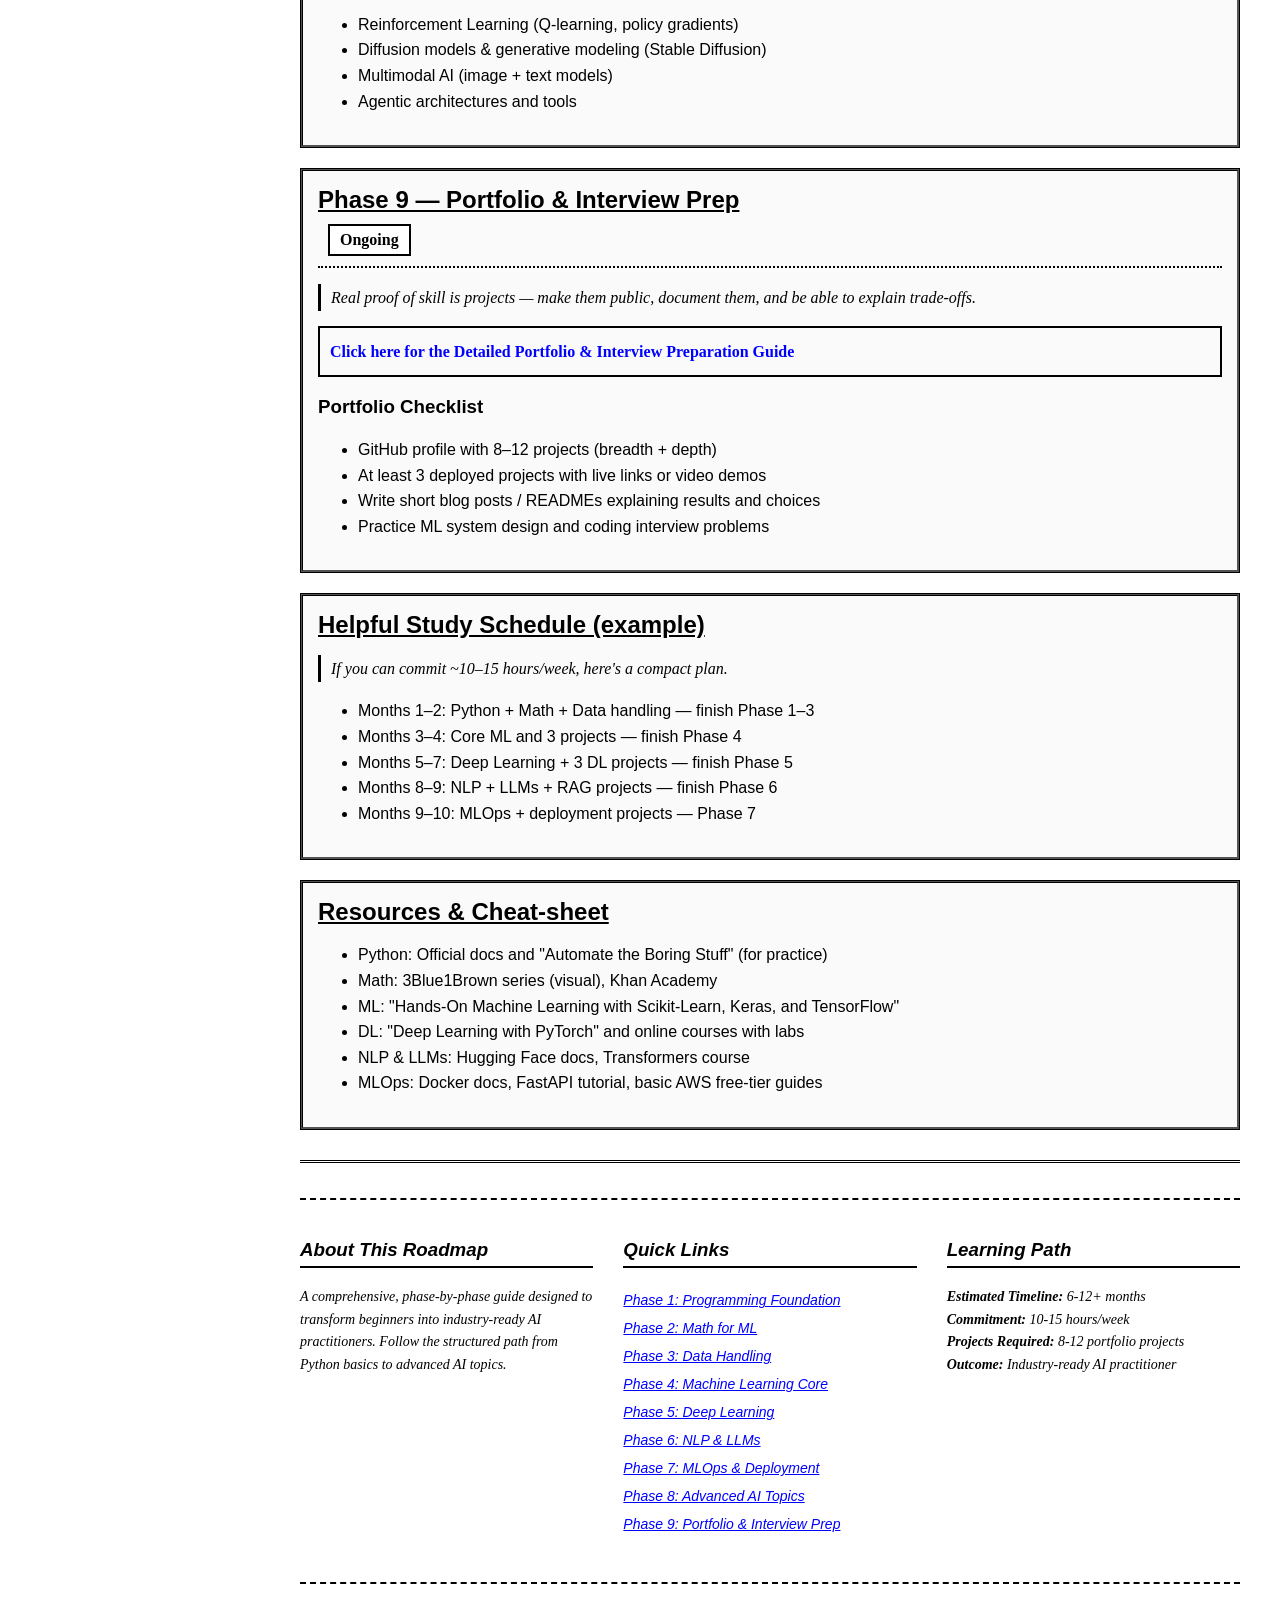
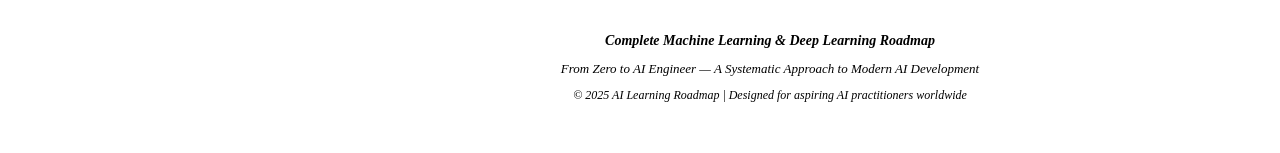
==== commit 19523b4d: "Improve mobile responsiveness: better toolbar layout, flexible search bar, responsive breakpoints fo" ====
--- a/index.html
+++ b/index.html
@@ -118,13 +118,14 @@
 
         .grid {
             display: grid;
-            grid-template-columns: 1fr 1fr;
+            grid-template-columns: repeat(auto-fit, minmax(280px, 1fr));
             gap: 15px
         }
 
-        @media(max-width:880px) {
+        @media(max-width:600px) {
             .grid {
-                grid-template-columns: 1fr
+                grid-template-columns: 1fr;
+                gap: 10px
             }
         }
     </style>
--- a/shared-styles.css
+++ b/shared-styles.css
@@ -56,27 +56,32 @@
     top: 0;
     left: 0;
     right: 0;
-    height: 60px;
+    min-height: 60px;
     background: var(--sidebar-bg);
     border-bottom: 3px solid var(--border-color);
     z-index: 1000;
     display: flex;
     align-items: center;
     justify-content: space-between;
-    padding: 0 20px;
-    transition: all 0.3s
+    padding: 10px 15px;
+    transition: all 0.3s;
+    flex-wrap: wrap;
+    gap: 10px
 }
 
 #toolbar-left {
     display: flex;
     align-items: center;
-    gap: 15px
+    gap: 10px;
+    flex: 0 0 auto
 }
 
 #toolbar-right {
     display: flex;
     align-items: center;
-    gap: 15px
+    gap: 10px;
+    flex: 1 1 auto;
+    justify-content: flex-end
 }
 
 #menu-toggle {
@@ -122,9 +127,12 @@
     color: var(--text-color);
     font-family: Verdana, Geneva, sans-serif;
     font-size: 14px;
-    width: 300px;
+    width: 100%;
+    max-width: 300px;
+    min-width: 150px;
     outline: none;
-    transition: all 0.3s
+    transition: all 0.3s;
+    box-sizing: border-box
 }
 
 #search-input:focus {
@@ -256,18 +264,94 @@
     #menu-toggle {
         display: block
     }
-    #search-input {
-        width: 200px
-    }
     #sidebar {
         transform: translateX(-260px)
     }
     .container {
         margin-left: 0;
-        padding-top: 80px
+        padding: 80px 20px 20px 20px
     }
     #sidebar.open {
         transform: translateX(0)
+    }
+}
+
+@media(max-width:768px) {
+    #top-toolbar {
+        padding: 8px 10px;
+        min-height: auto
+    }
+    #toolbar-left {
+        gap: 8px
+    }
+    #toolbar-right {
+        gap: 8px;
+        flex-basis: 100%;
+        margin-top: 5px
+    }
+    #search-container {
+        flex: 1;
+        max-width: 100%
+    }
+    #search-input {
+        max-width: 100%;
+        font-size: 13px
+    }
+    #search-results {
+        width: calc(100vw - 30px);
+        right: auto;
+        left: 0
+    }
+    #theme-toggle {
+        padding: 6px 12px;
+        font-size: 13px;
+        white-space: nowrap
+    }
+    .container {
+        padding: 100px 15px 15px 15px;
+        font-size: 15px
+    }
+    h1 {
+        font-size: 24px
+    }
+    h2 {
+        font-size: 20px
+    }
+    h3 {
+        font-size: 17px
+    }
+    section.card {
+        padding: 12px
+    }
+}
+
+@media(max-width:480px) {
+    #toolbar-left div {
+        font-size: 14px !important
+    }
+    #menu-toggle {
+        padding: 6px 10px;
+        font-size: 13px
+    }
+    #theme-toggle {
+        padding: 6px 10px
+    }
+    .theme-icon {
+        margin-right: 3px
+    }
+    .container {
+        padding: 110px 10px 10px 10px
+    }
+    h1 {
+        font-size: 20px
+    }
+    h2 {
+        font-size: 18px
+    }
+    pre {
+        font-size: 12px;
+        padding: 8px;
+        overflow-x: auto
     }
 }
 
@@ -426,6 +510,23 @@
 
 @media(max-width:880px) {
     .footer-grid {
-        grid-template-columns: 1fr
-    }
-}
+        grid-template-columns: 1fr;
+        gap: 20px
+    }
+}
+
+@media(max-width:480px) {
+    footer {
+        font-size: 14px
+    }
+    .footer-grid h3 {
+        font-size: 16px
+    }
+    .footer-grid p,
+    .footer-grid ul {
+        font-size: 13px
+    }
+    .footer-bottom p {
+        font-size: 12px !important
+    }
+}
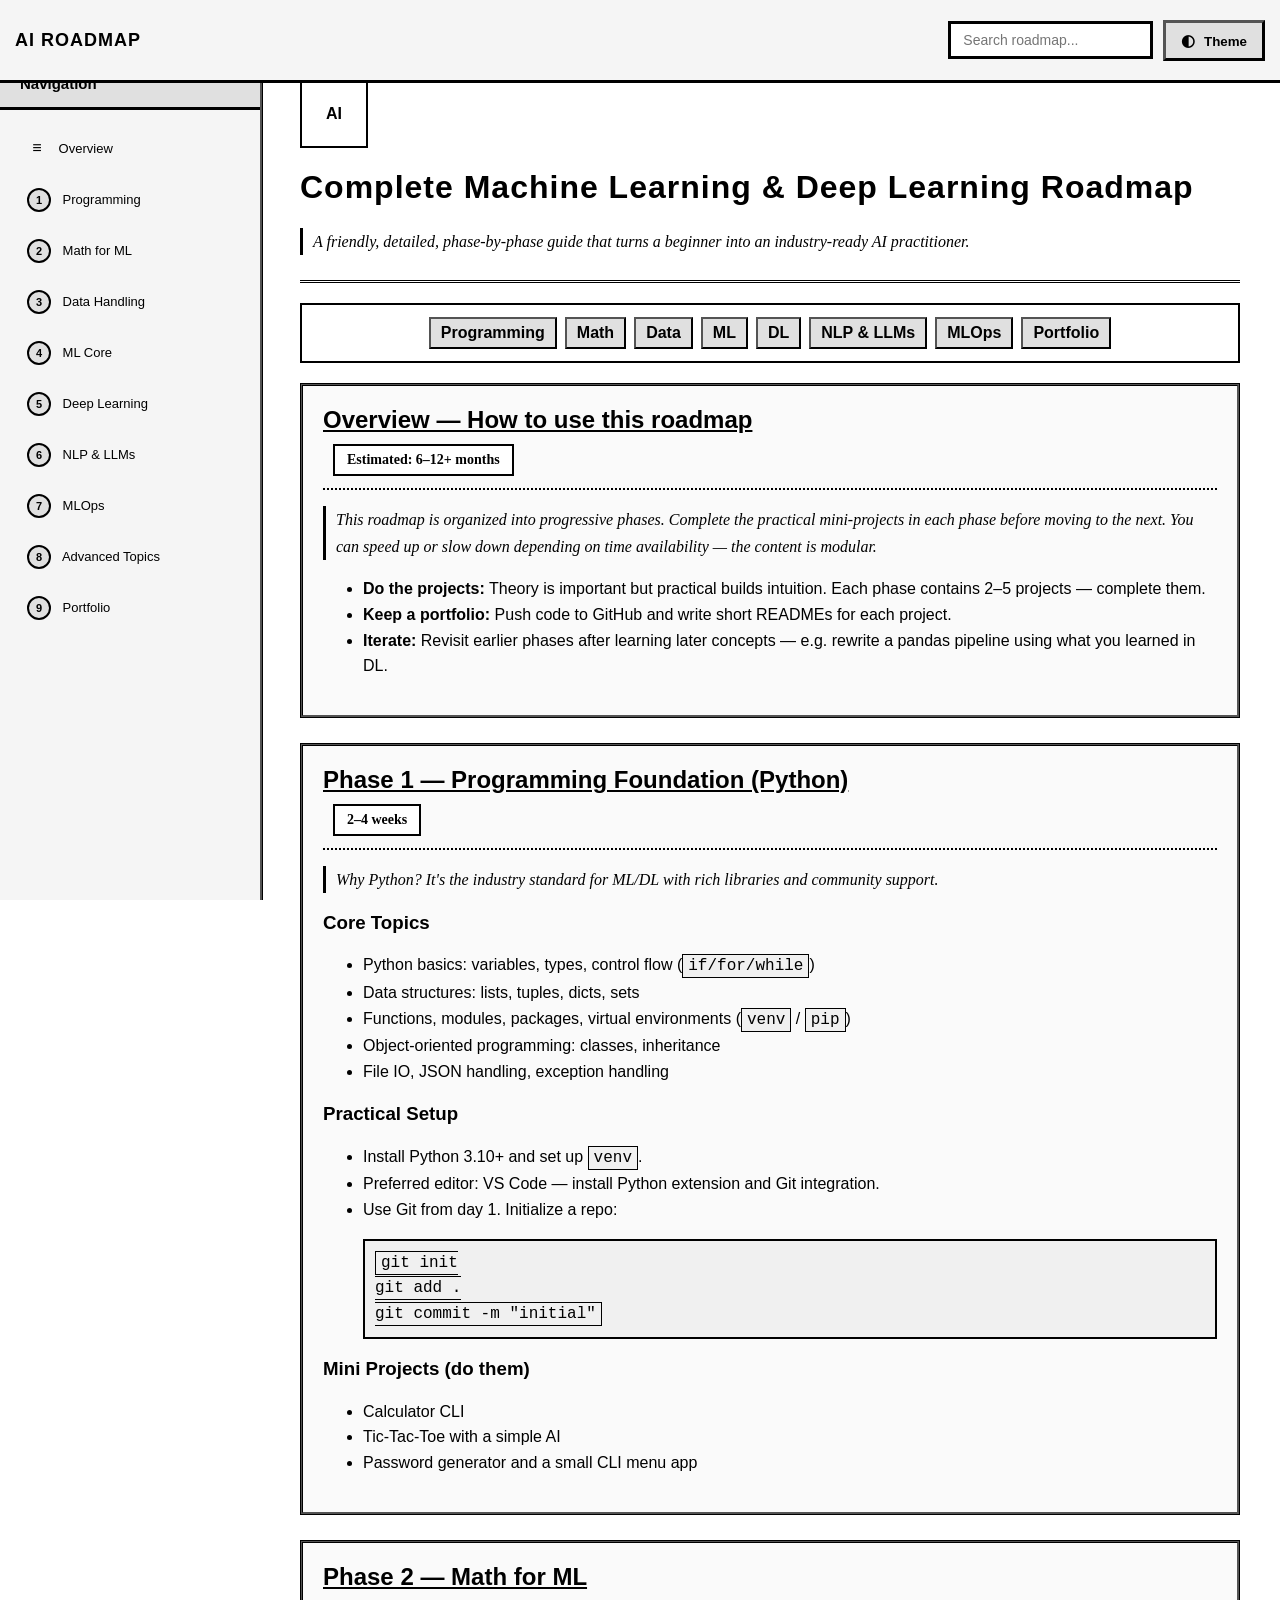
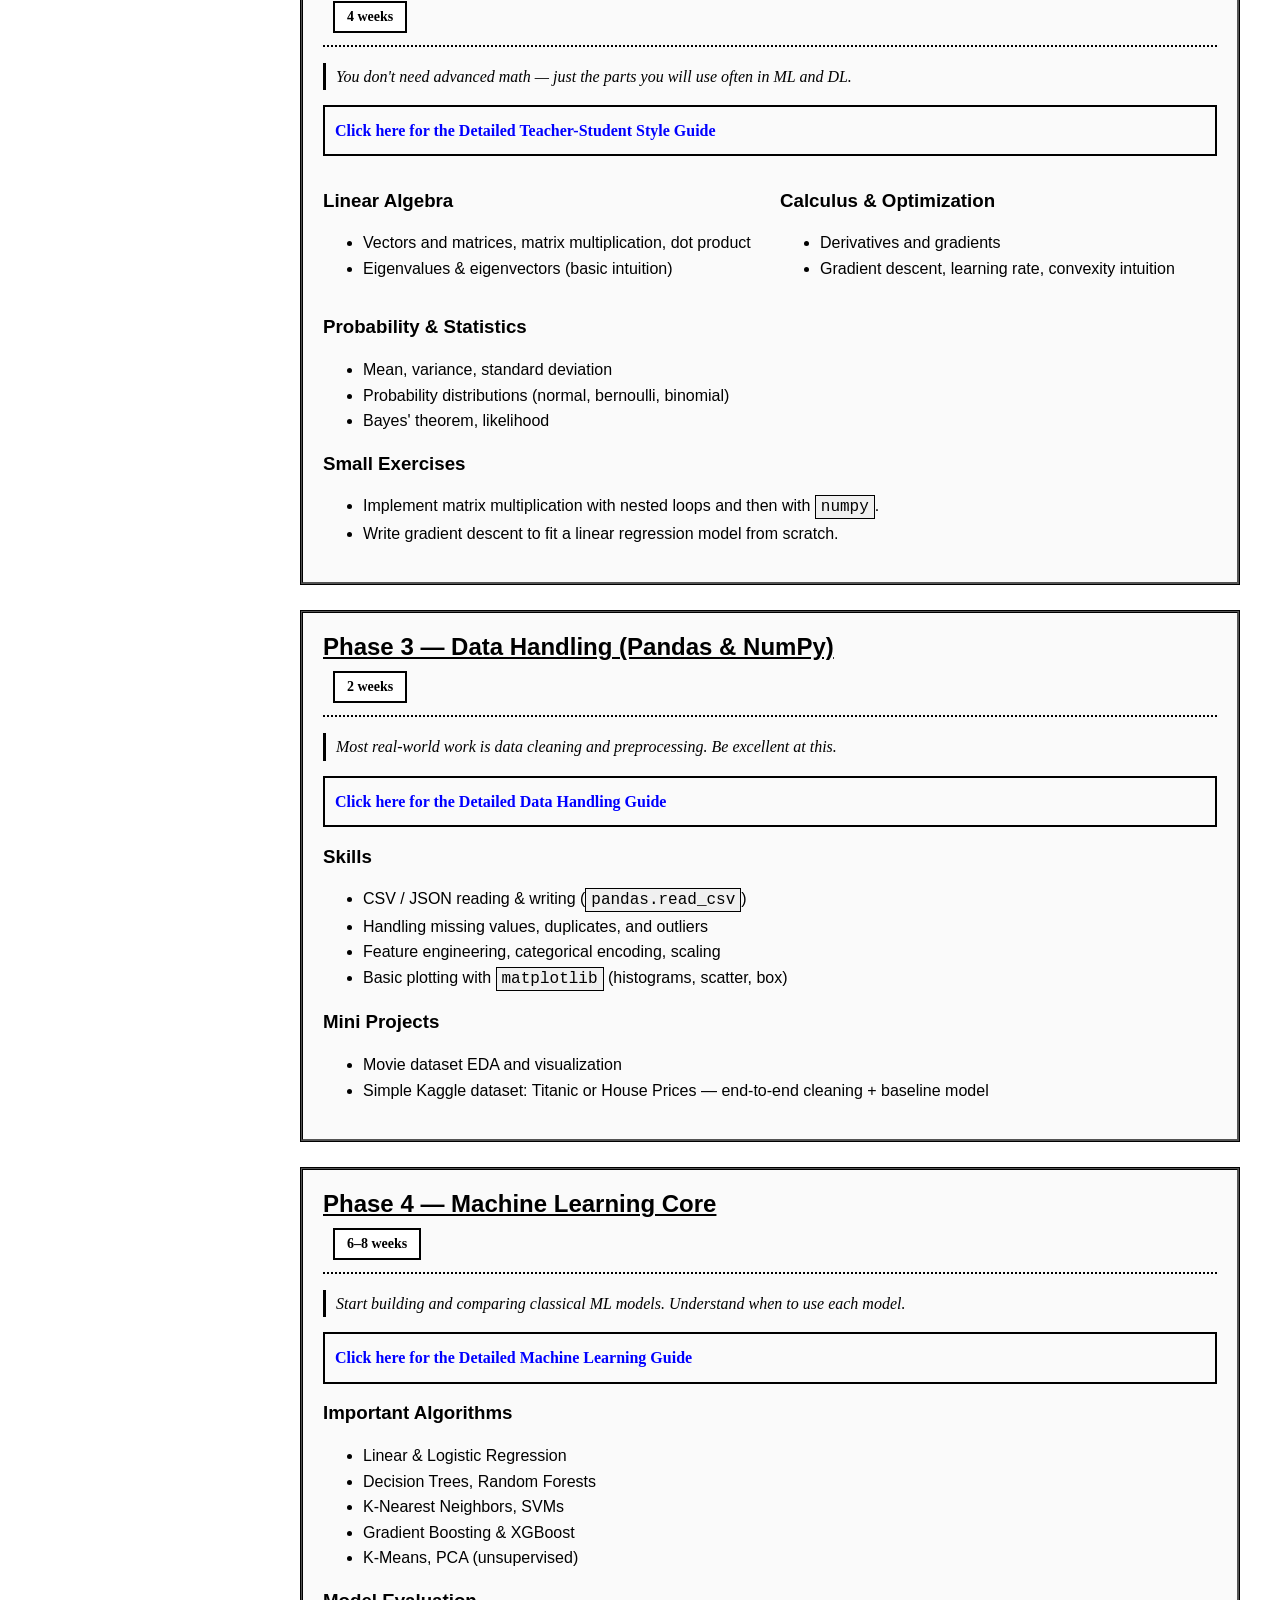
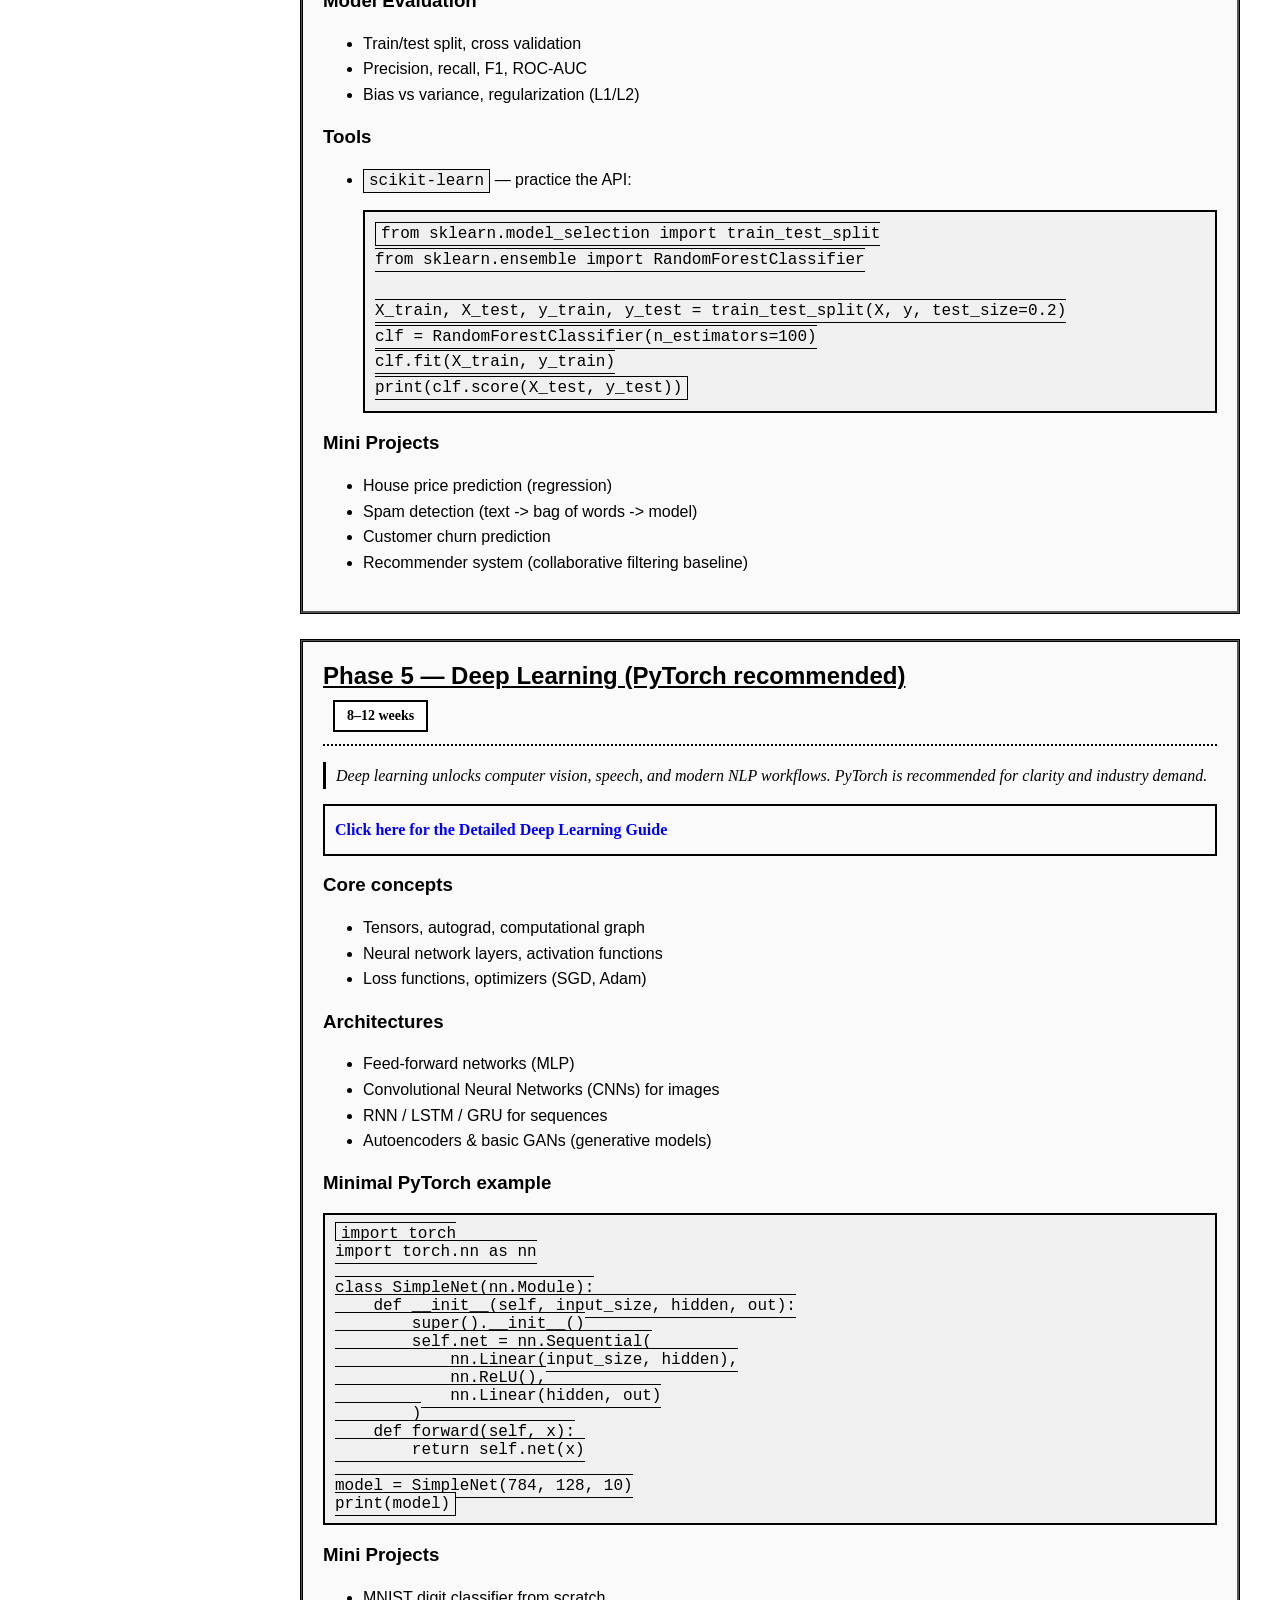
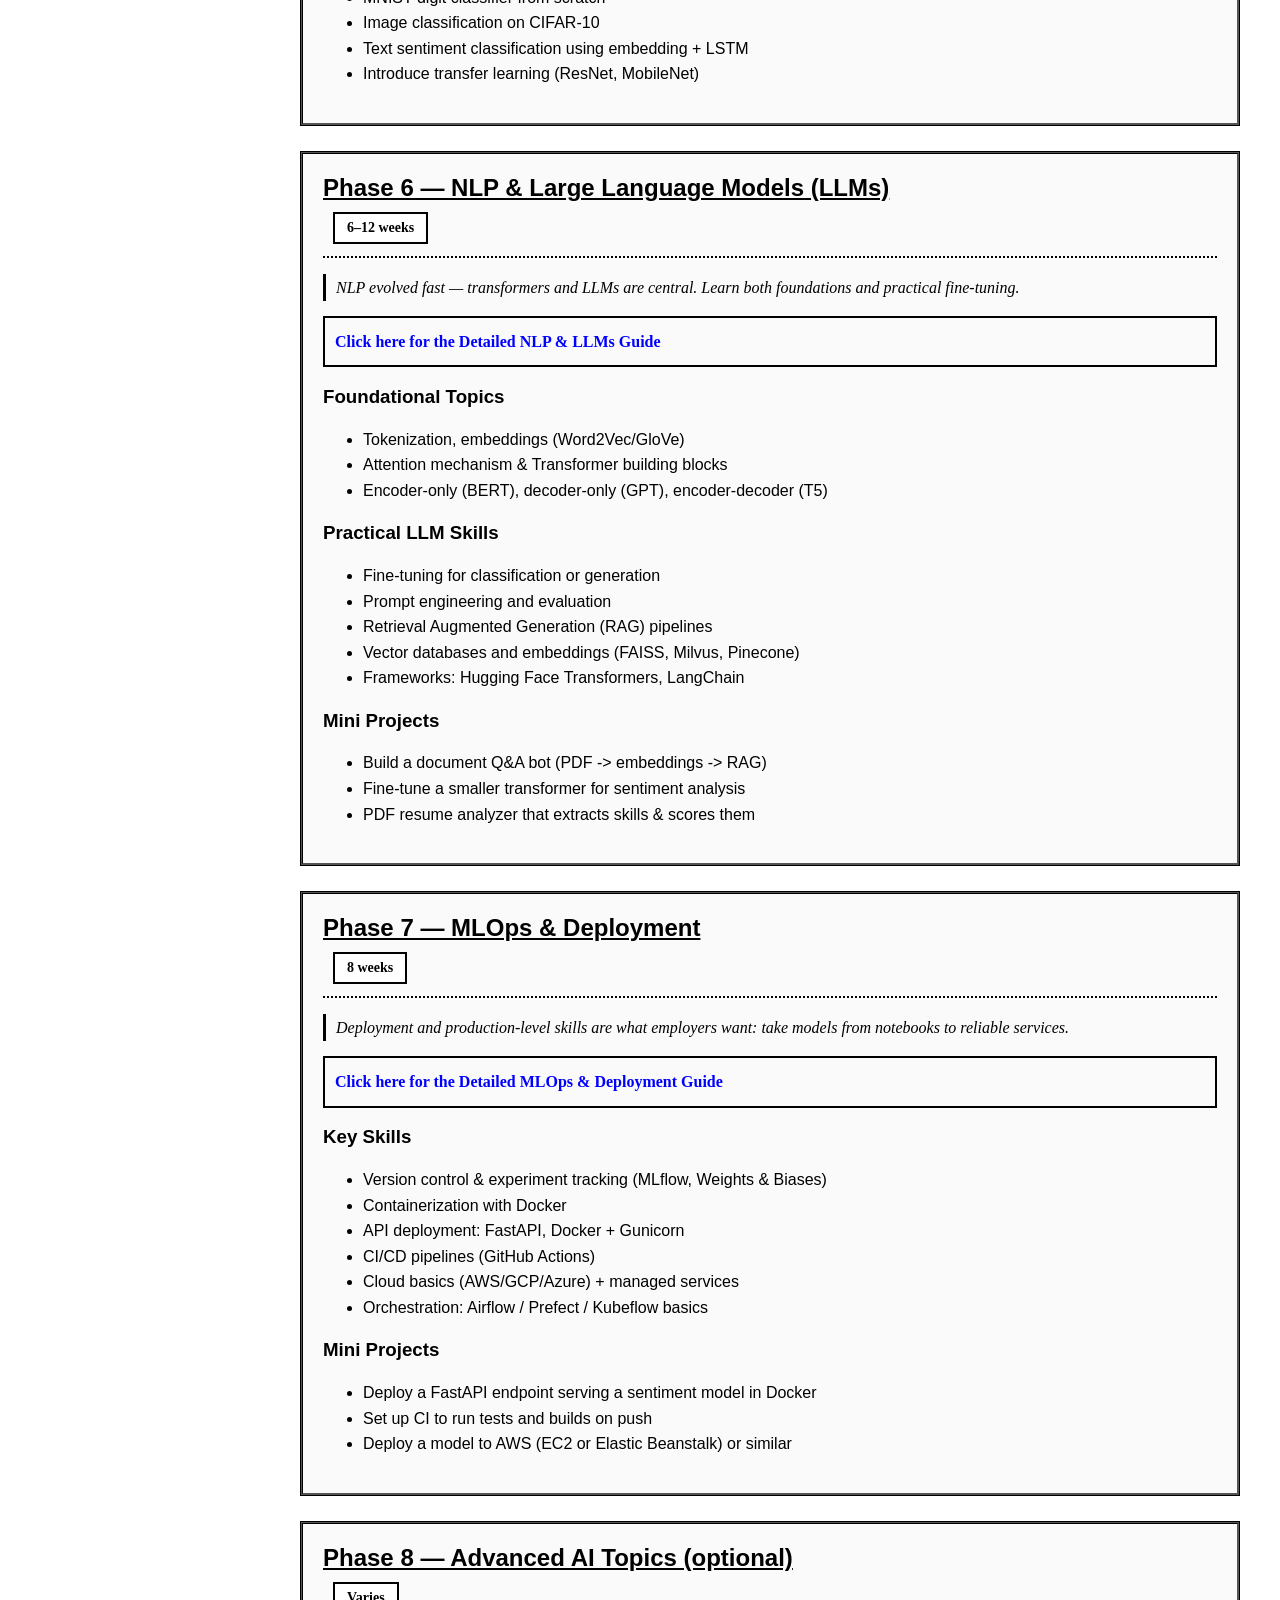
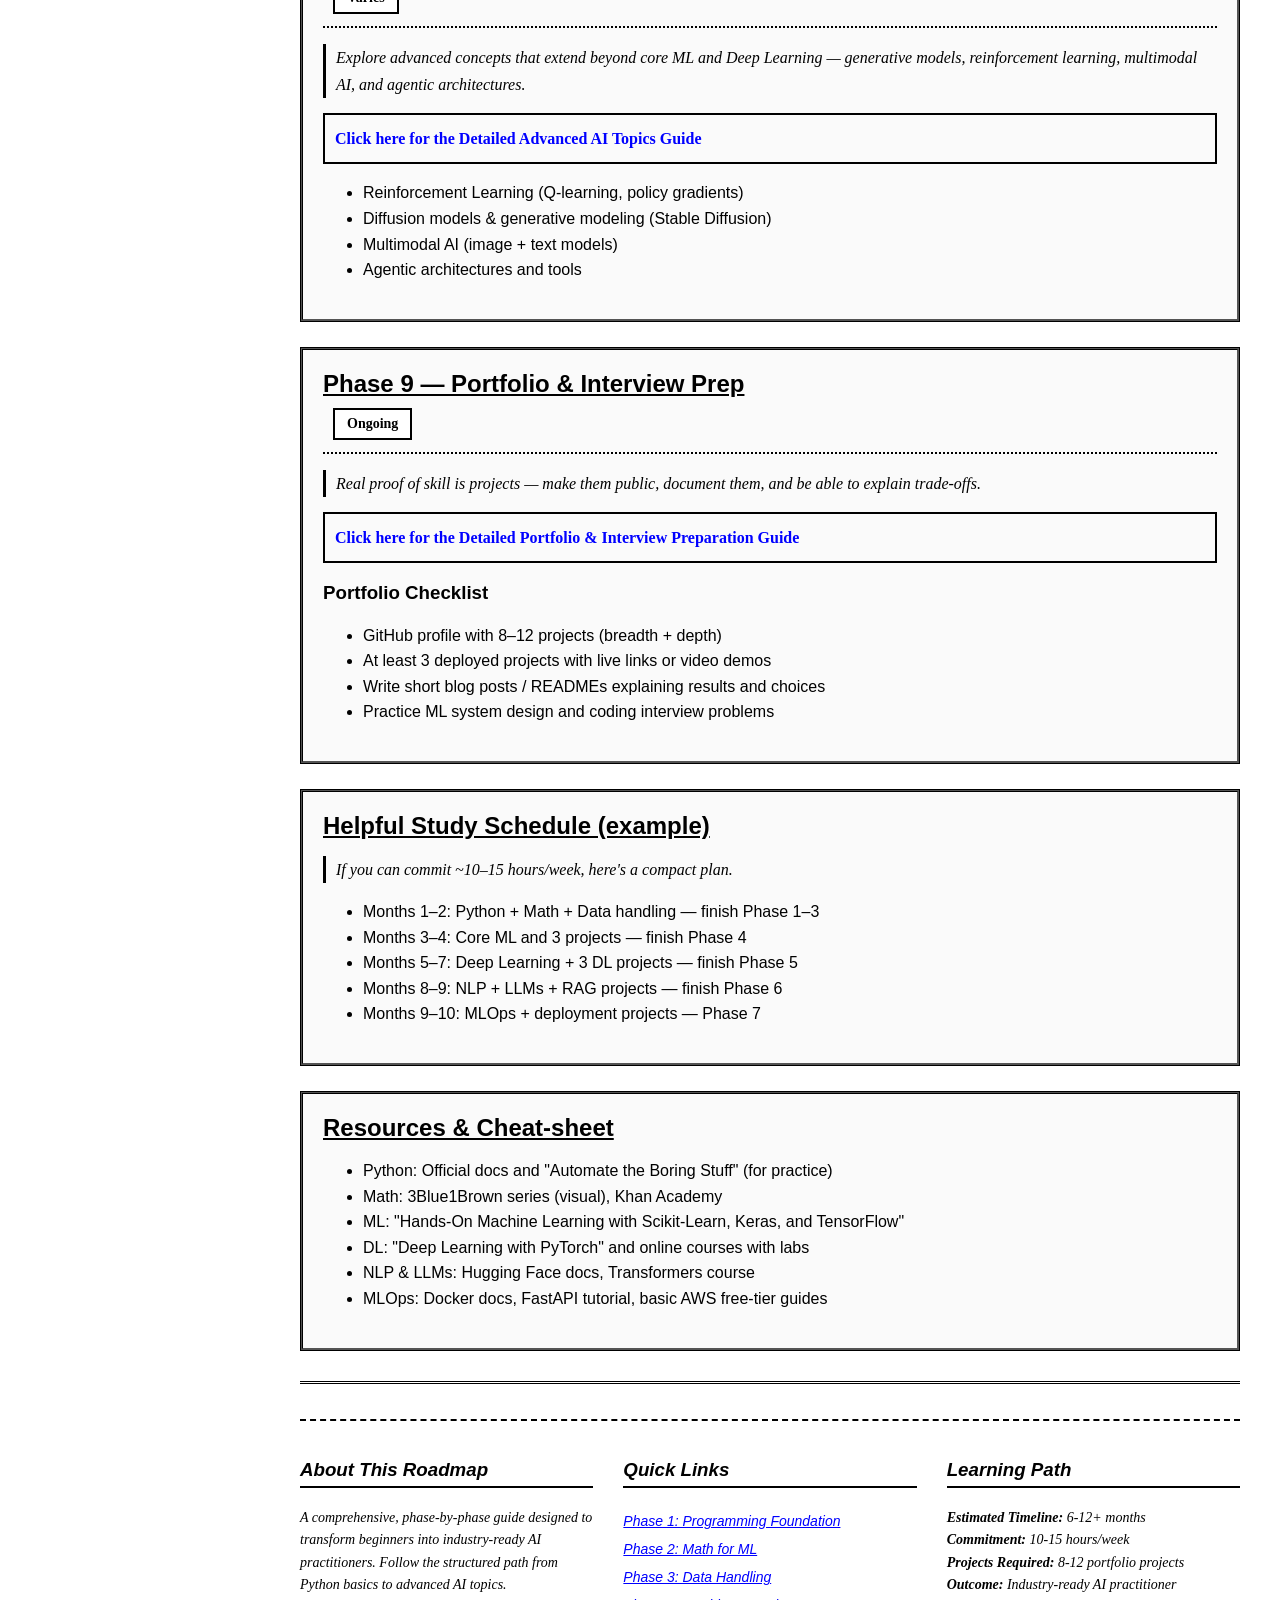
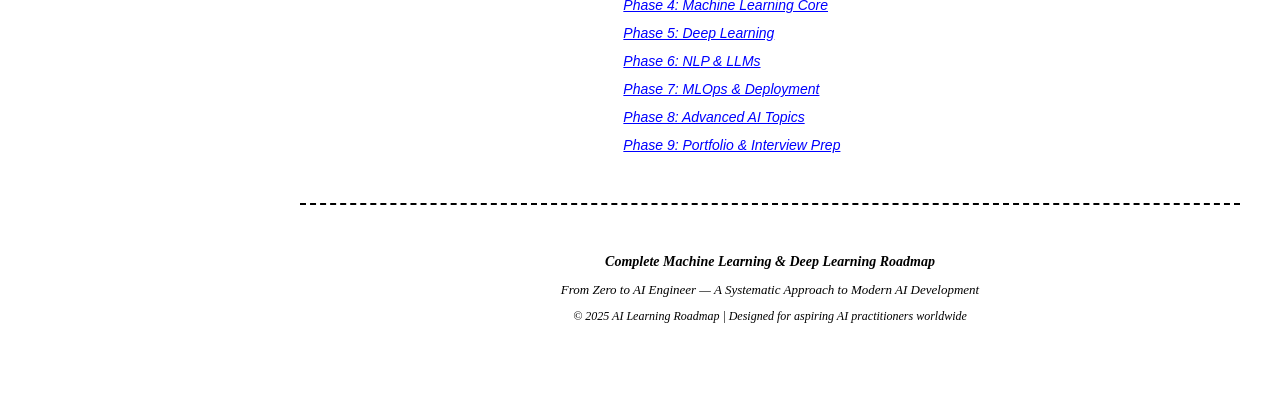
==== commit e84a2af0: "Enhanced mobile UX: increased spacing, improved readability, better typography hierarchy, less conge" ====
--- a/index.html
+++ b/index.html
@@ -100,32 +100,79 @@
         }
 
         .phase-title {
-            margin-bottom: 10px;
-            padding-bottom: 10px;
+            margin-bottom: 15px;
+            padding-bottom: 12px;
             border-bottom: 2px dotted var(--border-color);
             transition: border-color 0.3s
         }
 
         .time {
             display: inline-block;
-            padding: 5px 10px;
+            padding: 6px 12px;
             border: 2px solid var(--border-color);
             margin-left: 10px;
             background: var(--bg-color);
             font-weight: bold;
-            transition: all 0.3s
+            transition: all 0.3s;
+            font-size: 14px
         }
 
         .grid {
             display: grid;
             grid-template-columns: repeat(auto-fit, minmax(280px, 1fr));
-            gap: 15px
-        }
-
-        @media(max-width:600px) {
+            gap: 20px
+        }
+
+        @media(max-width:768px) {
+            header {
+                margin-bottom: 25px;
+                padding-bottom: 18px
+            }
+            nav.pill-nav {
+                padding: 12px;
+                margin: 20px 0
+            }
+            .pill {
+                padding: 8px 12px;
+                margin: 4px;
+                font-size: 13px
+            }
+            .phase-title {
+                margin-bottom: 12px
+            }
+            .phase-title h2 {
+                font-size: 20px !important;
+                margin-bottom: 10px
+            }
+            .time {
+                display: block;
+                margin: 10px 0 0 0;
+                text-align: center;
+                font-size: 13px
+            }
             .grid {
-                grid-template-columns: 1fr;
-                gap: 10px
+                gap: 15px
+            }
+        }
+
+        @media(max-width:480px) {
+            nav.pill-nav {
+                padding: 10px
+            }
+            .pill {
+                padding: 6px 10px;
+                margin: 3px;
+                font-size: 12px
+            }
+            .phase-title h2 {
+                font-size: 18px !important
+            }
+            .time {
+                font-size: 12px;
+                padding: 5px 10px
+            }
+            .grid {
+                gap: 12px
             }
         }
     </style>
--- a/shared-styles.css
+++ b/shared-styles.css
@@ -255,9 +255,10 @@
     max-width: 100%;
     margin: 0;
     margin-left: 260px;
-    padding: 80px 40px 20px 40px;
+    padding: 80px 40px 40px 40px;
     background: var(--bg-color);
-    transition: background 0.3s, margin-left 0.3s
+    transition: background 0.3s, margin-left 0.3s;
+    min-height: 100vh
 }
 
 @media(max-width:980px) {
@@ -269,7 +270,7 @@
     }
     .container {
         margin-left: 0;
-        padding: 80px 20px 20px 20px
+        padding: 90px 25px 30px 25px
     }
     #sidebar.open {
         transform: translateX(0)
@@ -278,16 +279,16 @@
 
 @media(max-width:768px) {
     #top-toolbar {
-        padding: 8px 10px;
+        padding: 10px 12px;
         min-height: auto
     }
     #toolbar-left {
-        gap: 8px
+        gap: 10px
     }
     #toolbar-right {
-        gap: 8px;
+        gap: 10px;
         flex-basis: 100%;
-        margin-top: 5px
+        margin-top: 8px
     }
     #search-container {
         flex: 1;
@@ -295,7 +296,8 @@
     }
     #search-input {
         max-width: 100%;
-        font-size: 13px
+        font-size: 14px;
+        padding: 10px 12px
     }
     #search-results {
         width: calc(100vw - 30px);
@@ -303,55 +305,117 @@
         left: 0
     }
     #theme-toggle {
-        padding: 6px 12px;
-        font-size: 13px;
+        padding: 8px 14px;
+        font-size: 14px;
         white-space: nowrap
     }
     .container {
-        padding: 100px 15px 15px 15px;
-        font-size: 15px
+        padding: 110px 20px 30px 20px;
+        font-size: 15px;
+        line-height: 1.8
     }
     h1 {
-        font-size: 24px
+        font-size: 26px;
+        line-height: 1.3;
+        margin-bottom: 15px
     }
     h2 {
-        font-size: 20px
+        font-size: 21px;
+        line-height: 1.4;
+        margin: 20px 0 12px 0
     }
     h3 {
-        font-size: 17px
+        font-size: 18px;
+        line-height: 1.4;
+        margin: 18px 0 10px 0
+    }
+    h4 {
+        font-size: 16px;
+        margin: 15px 0 8px 0
+    }
+    p {
+        margin: 12px 0;
+        line-height: 1.7
+    }
+    ul, ol {
+        margin: 12px 0;
+        padding-left: 25px;
+        line-height: 1.8
+    }
+    li {
+        margin-bottom: 8px
     }
     section.card {
-        padding: 12px
+        padding: 18px;
+        margin-bottom: 20px
     }
 }
 
 @media(max-width:480px) {
     #toolbar-left div {
-        font-size: 14px !important
+        font-size: 15px !important;
+        letter-spacing: 0.5px !important
     }
     #menu-toggle {
-        padding: 6px 10px;
+        padding: 8px 12px;
+        font-size: 14px
+    }
+    #theme-toggle {
+        padding: 8px 12px;
         font-size: 13px
     }
-    #theme-toggle {
-        padding: 6px 10px
-    }
     .theme-icon {
-        margin-right: 3px
+        margin-right: 4px
     }
     .container {
-        padding: 110px 10px 10px 10px
+        padding: 120px 15px 25px 15px;
+        font-size: 15px
     }
     h1 {
-        font-size: 20px
+        font-size: 22px;
+        line-height: 1.3;
+        margin-bottom: 12px
     }
     h2 {
-        font-size: 18px
+        font-size: 19px;
+        line-height: 1.4;
+        margin: 18px 0 10px 0
+    }
+    h3 {
+        font-size: 17px;
+        line-height: 1.4
+    }
+    p {
+        line-height: 1.7;
+        margin: 10px 0
+    }
+    ul, ol {
+        padding-left: 20px;
+        line-height: 1.8
+    }
+    li {
+        margin-bottom: 10px
+    }
+    section.card {
+        padding: 15px;
+        margin-bottom: 18px
     }
     pre {
-        font-size: 12px;
-        padding: 8px;
-        overflow-x: auto
+        font-size: 13px;
+        padding: 10px;
+        overflow-x: auto;
+        margin: 12px 0
+    }
+    code {
+        font-size: 13px;
+        padding: 3px 6px
+    }
+    .back-link {
+        padding: 12px 18px;
+        font-size: 14px;
+        margin: 20px 0;
+        display: block;
+        text-align: center
     }
 }
 
@@ -437,12 +501,13 @@
 }
 
 section.card {
-    padding: 15px;
-    margin-bottom: 20px;
+    padding: 20px;
+    margin-bottom: 25px;
     border: 3px ridge var(--border-color);
     background: var(--card-bg);
     position: relative;
-    transition: all 0.3s
+    transition: all 0.3s;
+    box-sizing: border-box
 }
 
 section.card::before {
@@ -511,7 +576,33 @@
 @media(max-width:880px) {
     .footer-grid {
         grid-template-columns: 1fr;
-        gap: 20px
+        gap: 25px
+    }
+}
+
+@media(max-width:768px) {
+    footer {
+        margin-top: 40px;
+        padding-top: 20px
+    }
+    .footer-grid {
+        gap: 30px;
+        margin-bottom: 25px
+    }
+    .footer-grid h3 {
+        font-size: 18px;
+        margin-bottom: 12px
+    }
+    .footer-grid p {
+        font-size: 14px;
+        line-height: 1.7
+    }
+    .footer-grid ul {
+        font-size: 14px;
+        line-height: 2.2
+    }
+    .footer-grid li {
+        margin-bottom: 8px
     }
 }
 
@@ -520,13 +611,19 @@
         font-size: 14px
     }
     .footer-grid h3 {
-        font-size: 16px
+        font-size: 17px;
+        margin-bottom: 10px
     }
     .footer-grid p,
     .footer-grid ul {
-        font-size: 13px
+        font-size: 13px;
+        line-height: 1.8
+    }
+    .footer-bottom {
+        padding: 15px 0
     }
     .footer-bottom p {
-        font-size: 12px !important
-    }
-}
+        font-size: 12px !important;
+        margin: 8px 0 !important
+    }
+}
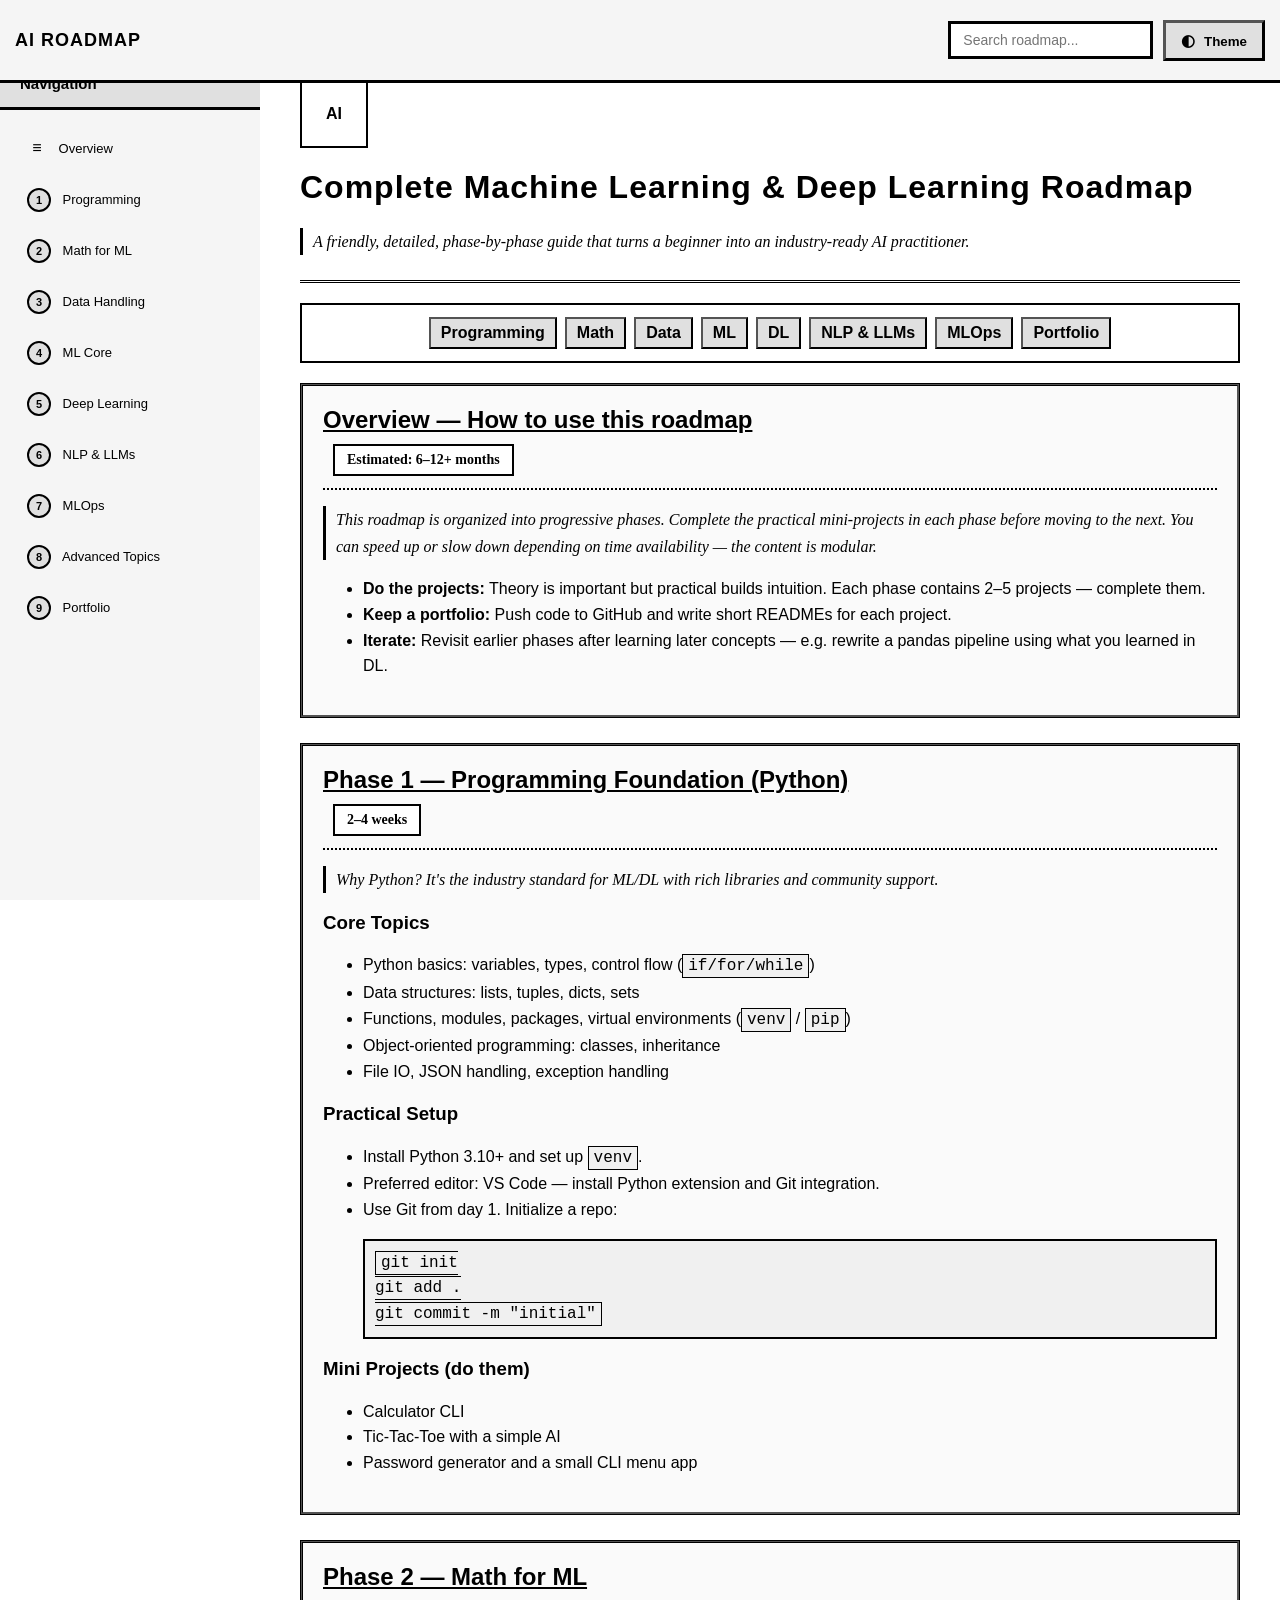
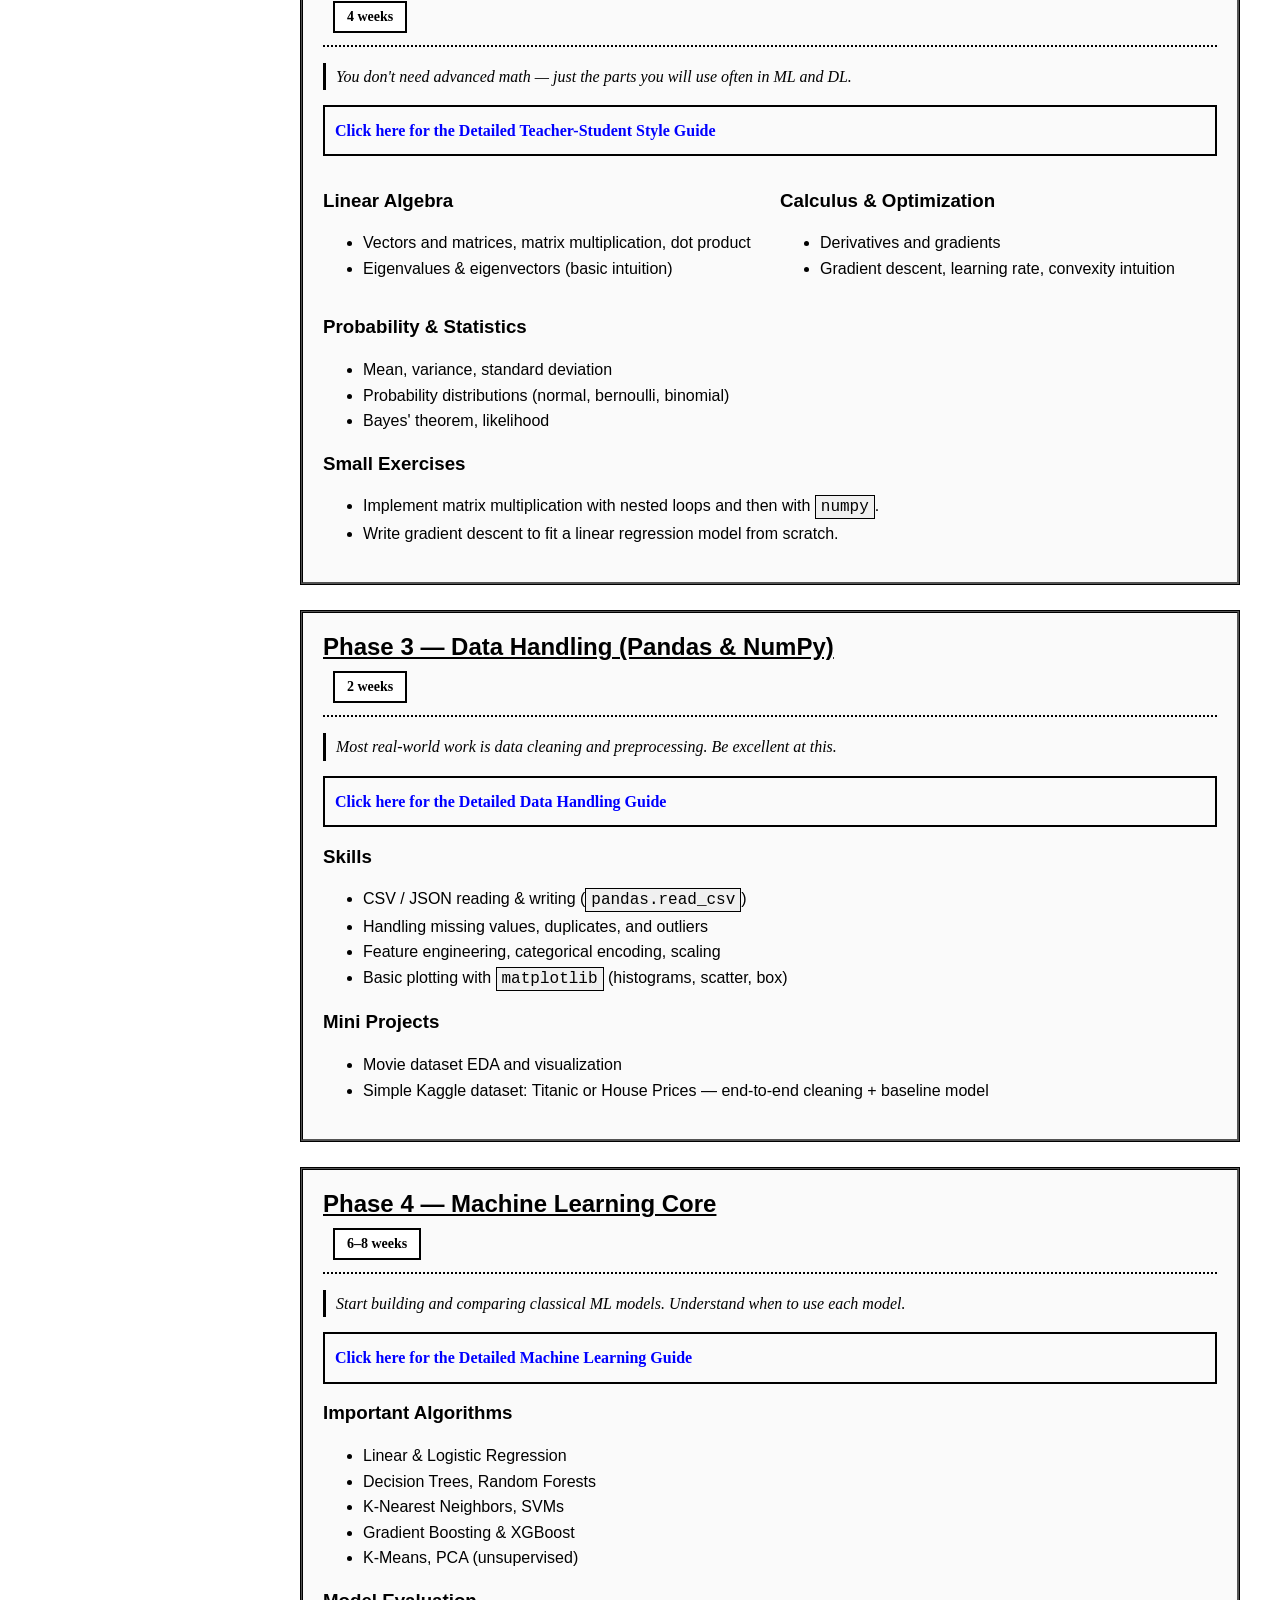
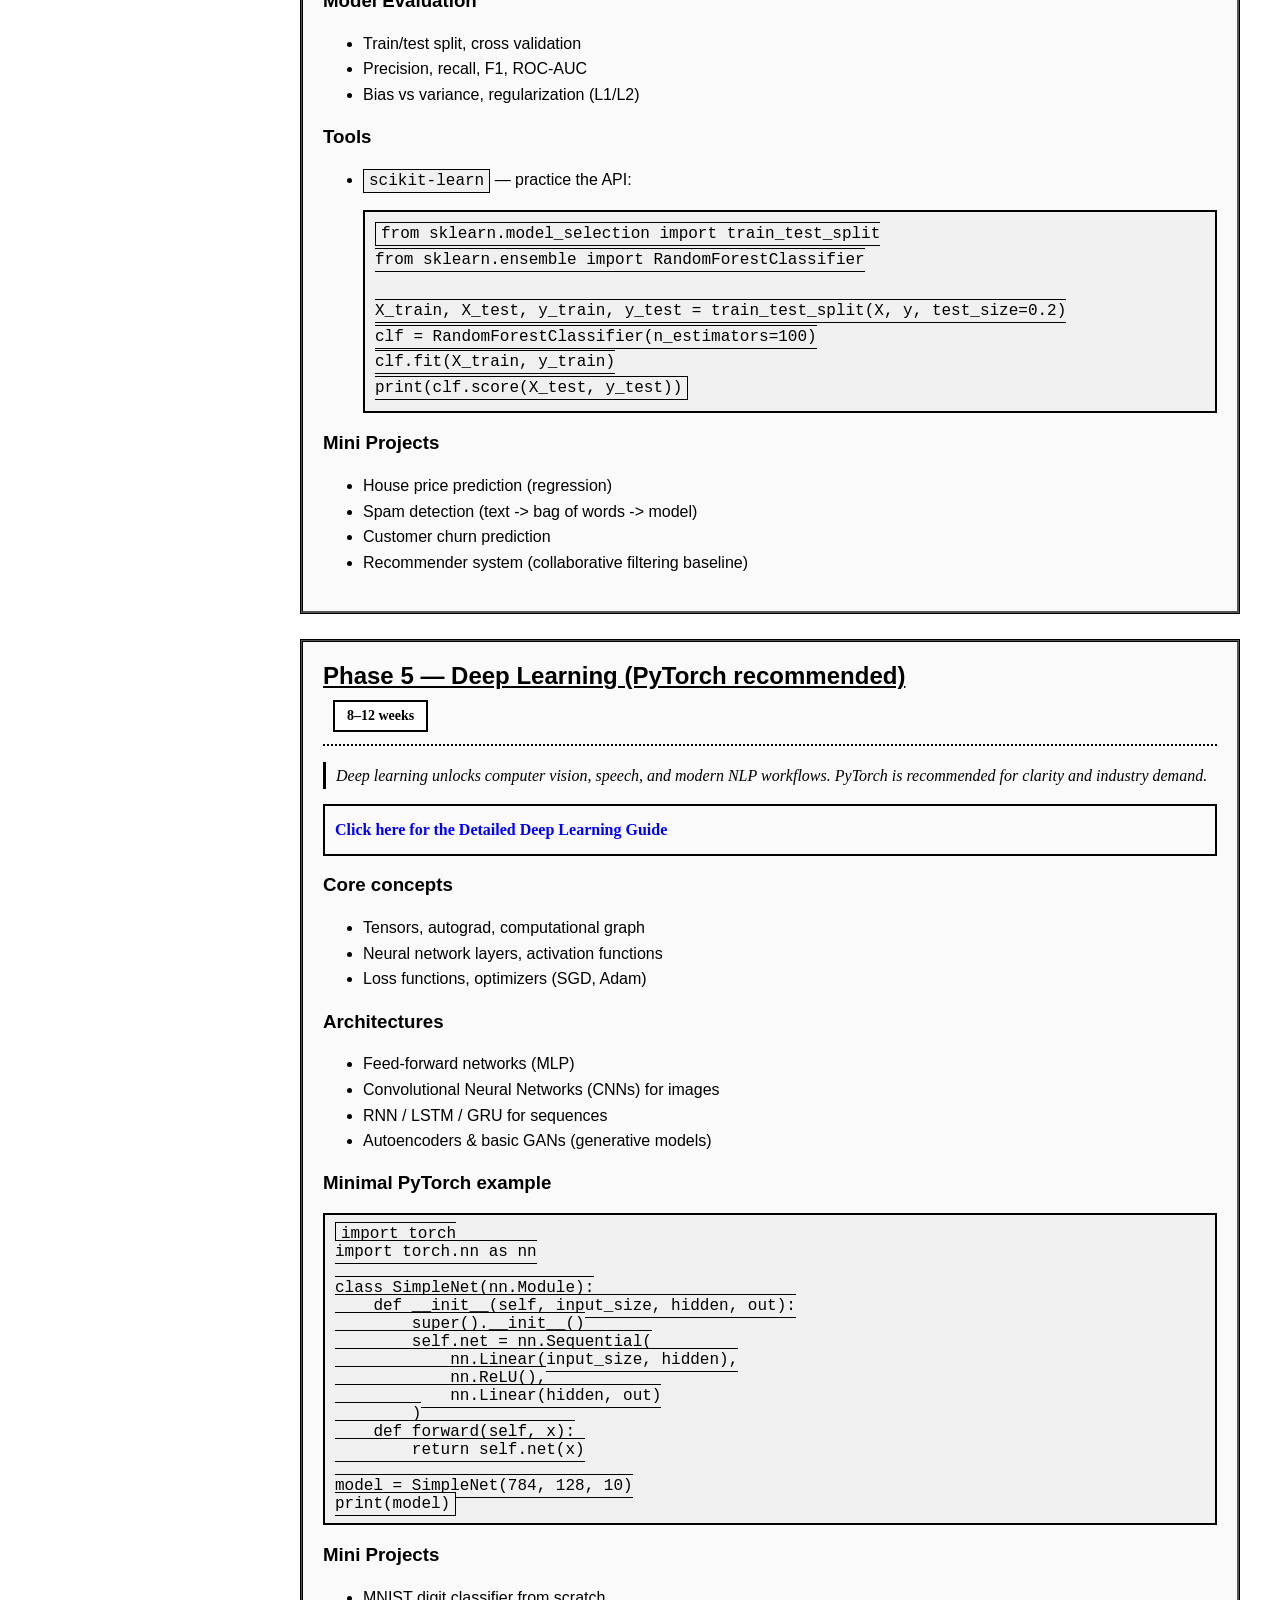
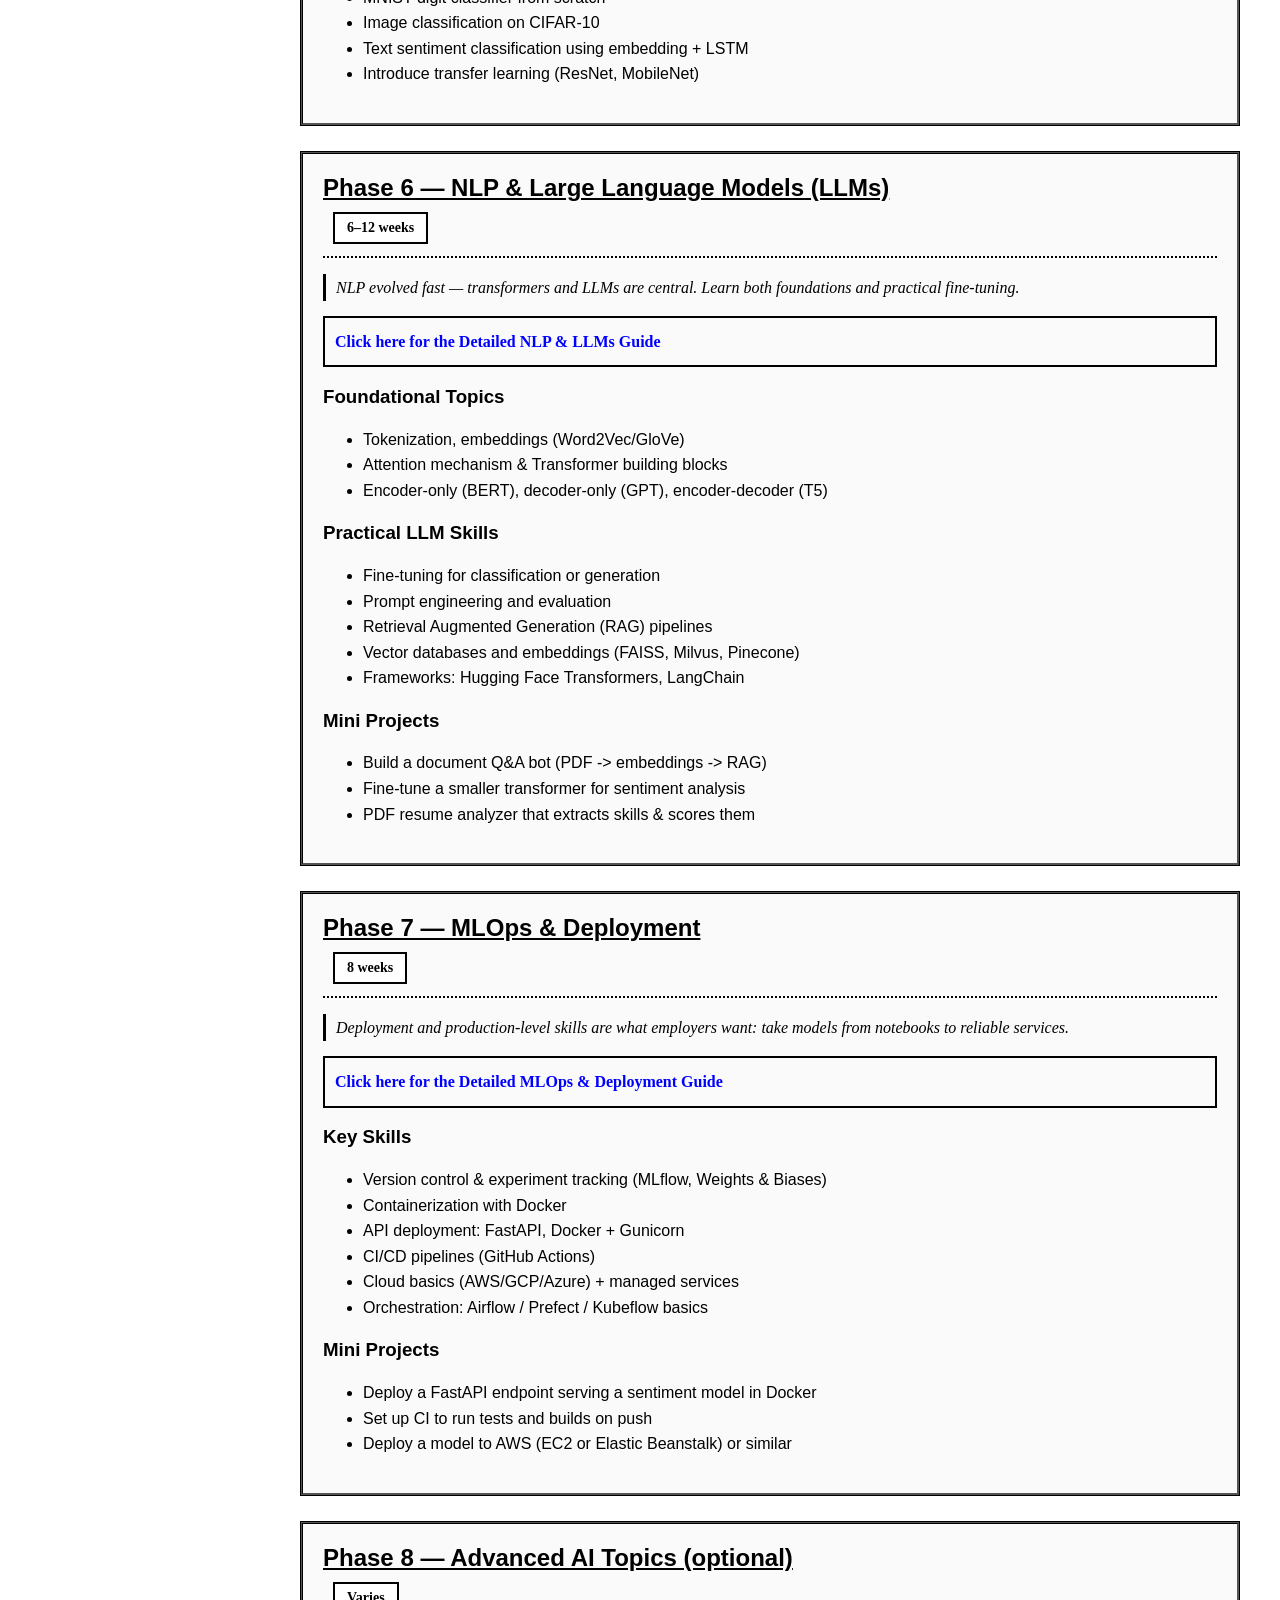
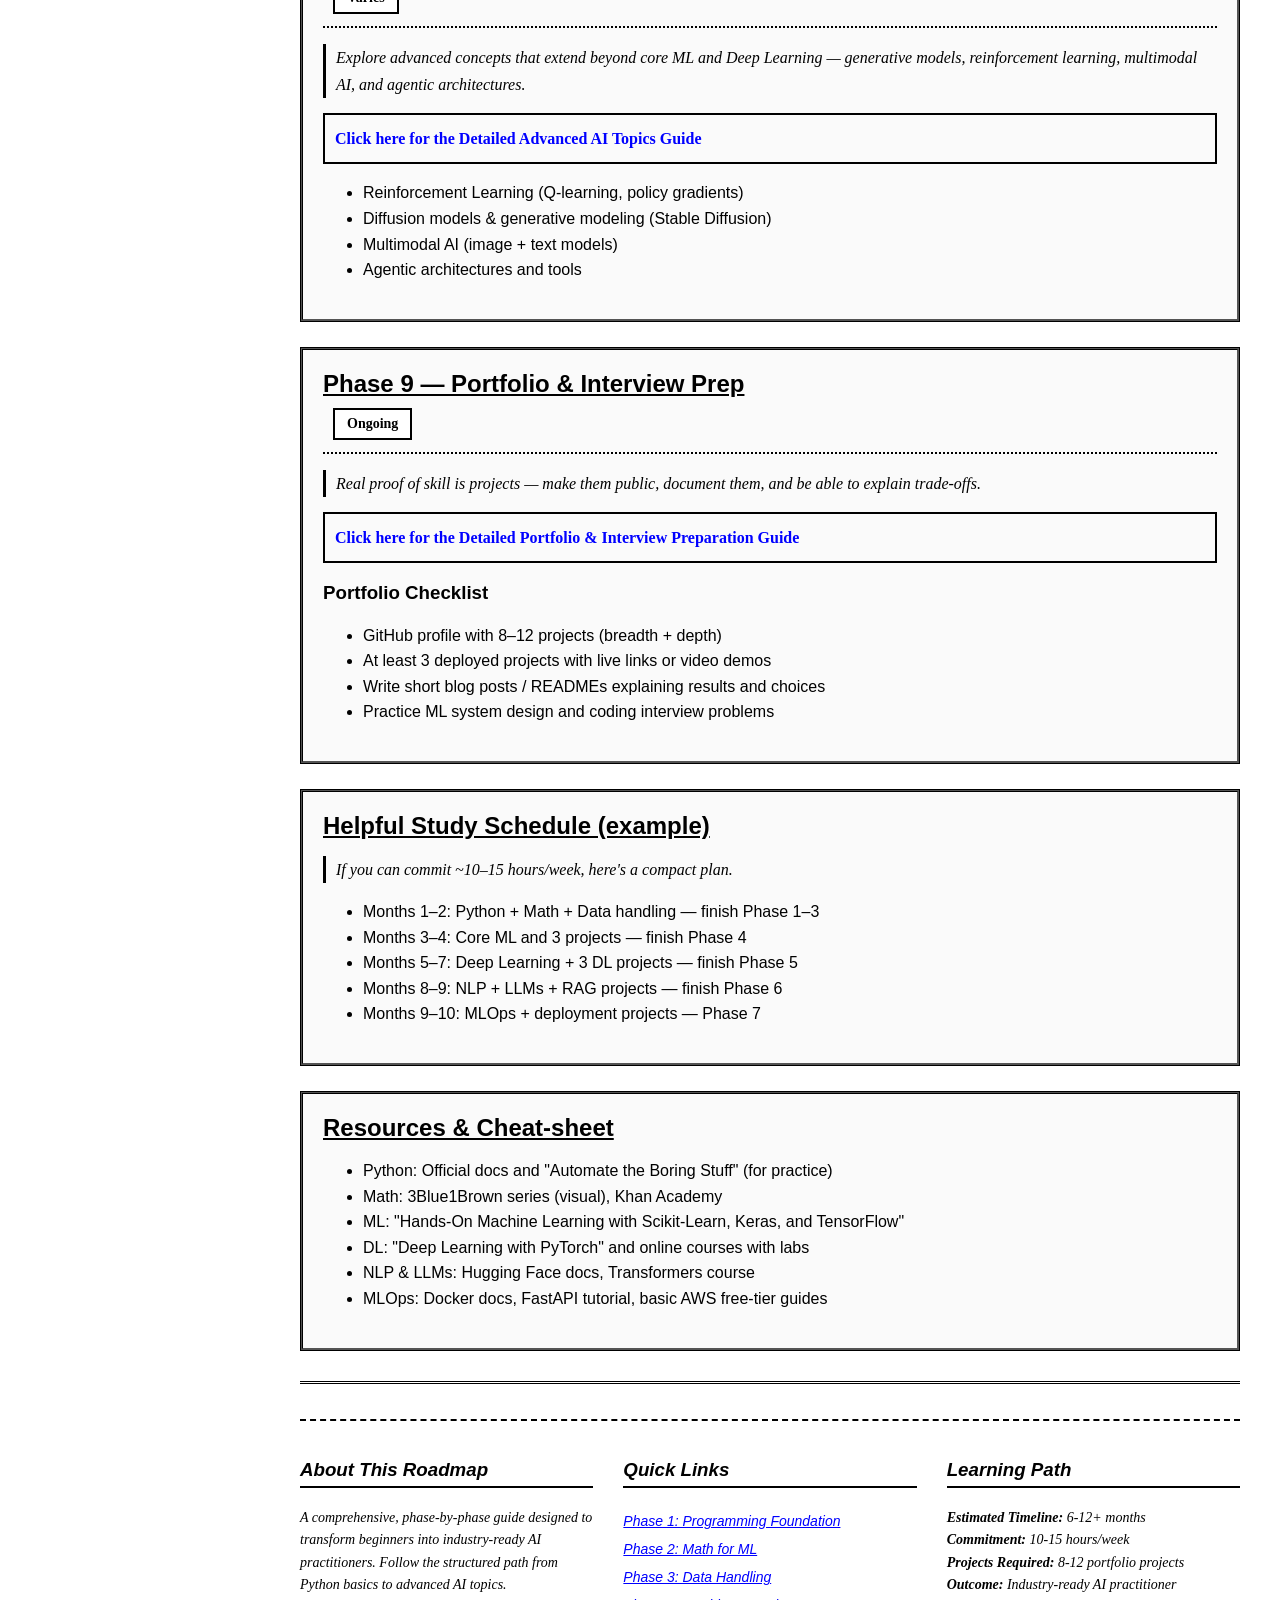
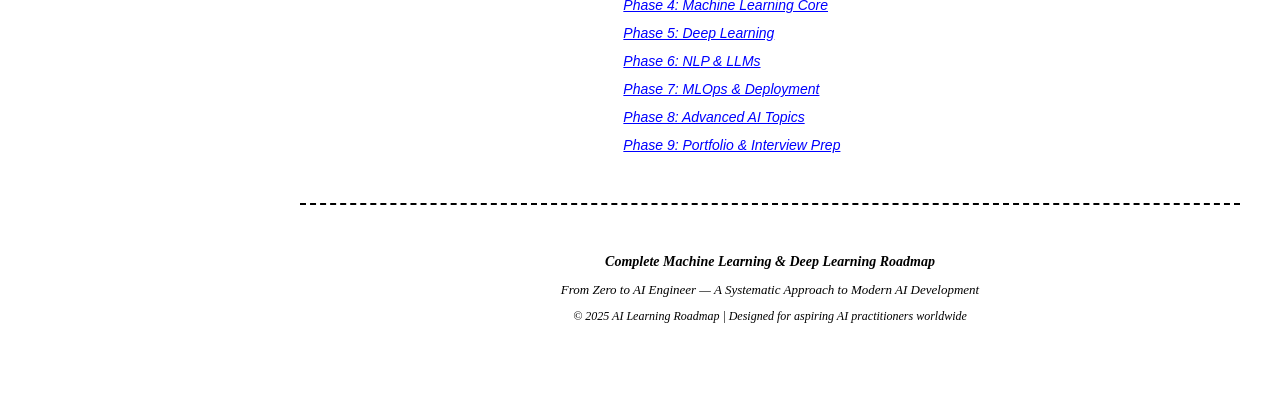
==== commit a7e09149: "Fix sidebar overlapping content: adjusted z-index hierarchy so navigation stays behind main content" ====
--- a/index.html
+++ b/index.html
@@ -13,7 +13,9 @@
             padding-bottom: 15px;
             border-bottom: 3px double var(--border-color);
             font-family: 'Trebuchet MS', Verdana, sans-serif;
-            transition: border-color 0.3s
+            transition: border-color 0.3s;
+            position: relative;
+            z-index: 1
         }
 
         nav.pill-nav {
--- a/shared-styles.css
+++ b/shared-styles.css
@@ -175,7 +175,7 @@
     border-right: 3px ridge var(--border-color);
     overflow-y: auto;
     padding: 0;
-    z-index: 100;
+    z-index: 10;
     transition: transform 0.3s, background 0.3s
 }
 
@@ -258,7 +258,9 @@
     padding: 80px 40px 40px 40px;
     background: var(--bg-color);
     transition: background 0.3s, margin-left 0.3s;
-    min-height: 100vh
+    min-height: 100vh;
+    position: relative;
+    z-index: 50
 }
 
 @media(max-width:980px) {
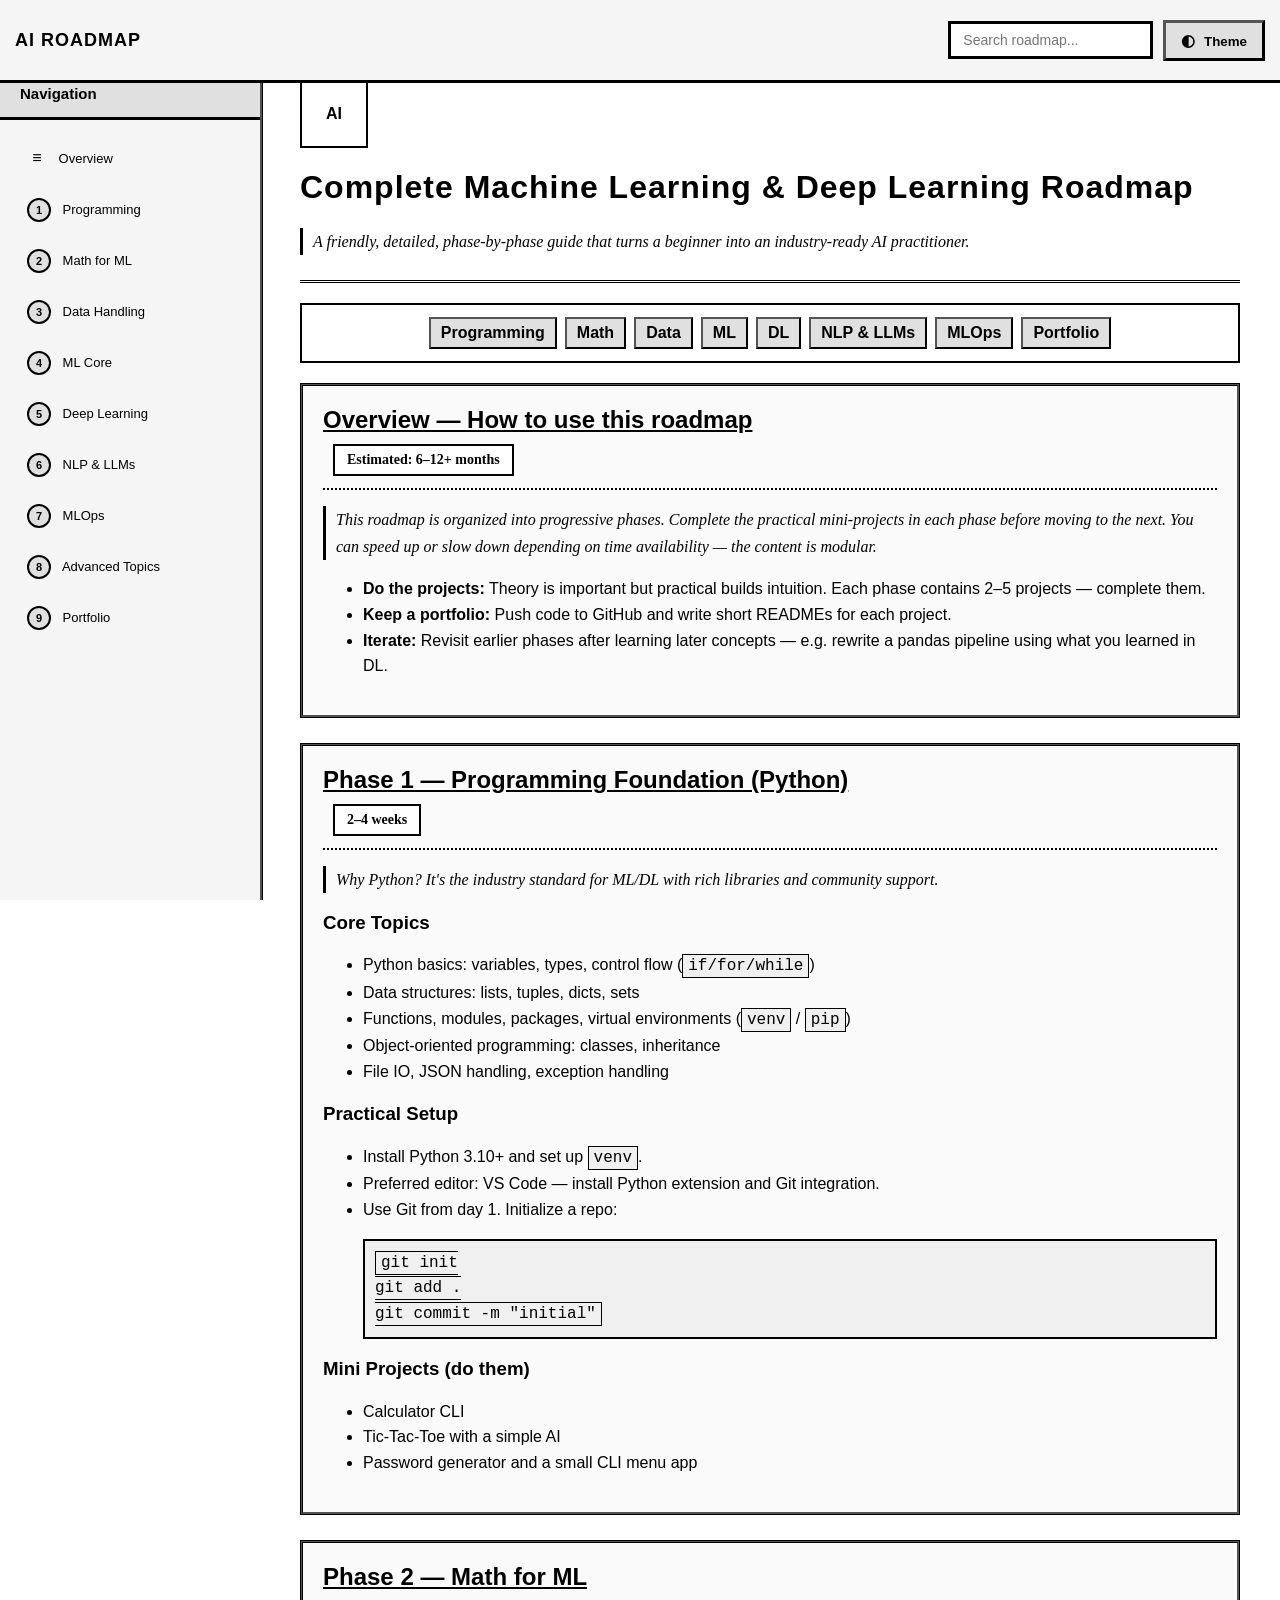
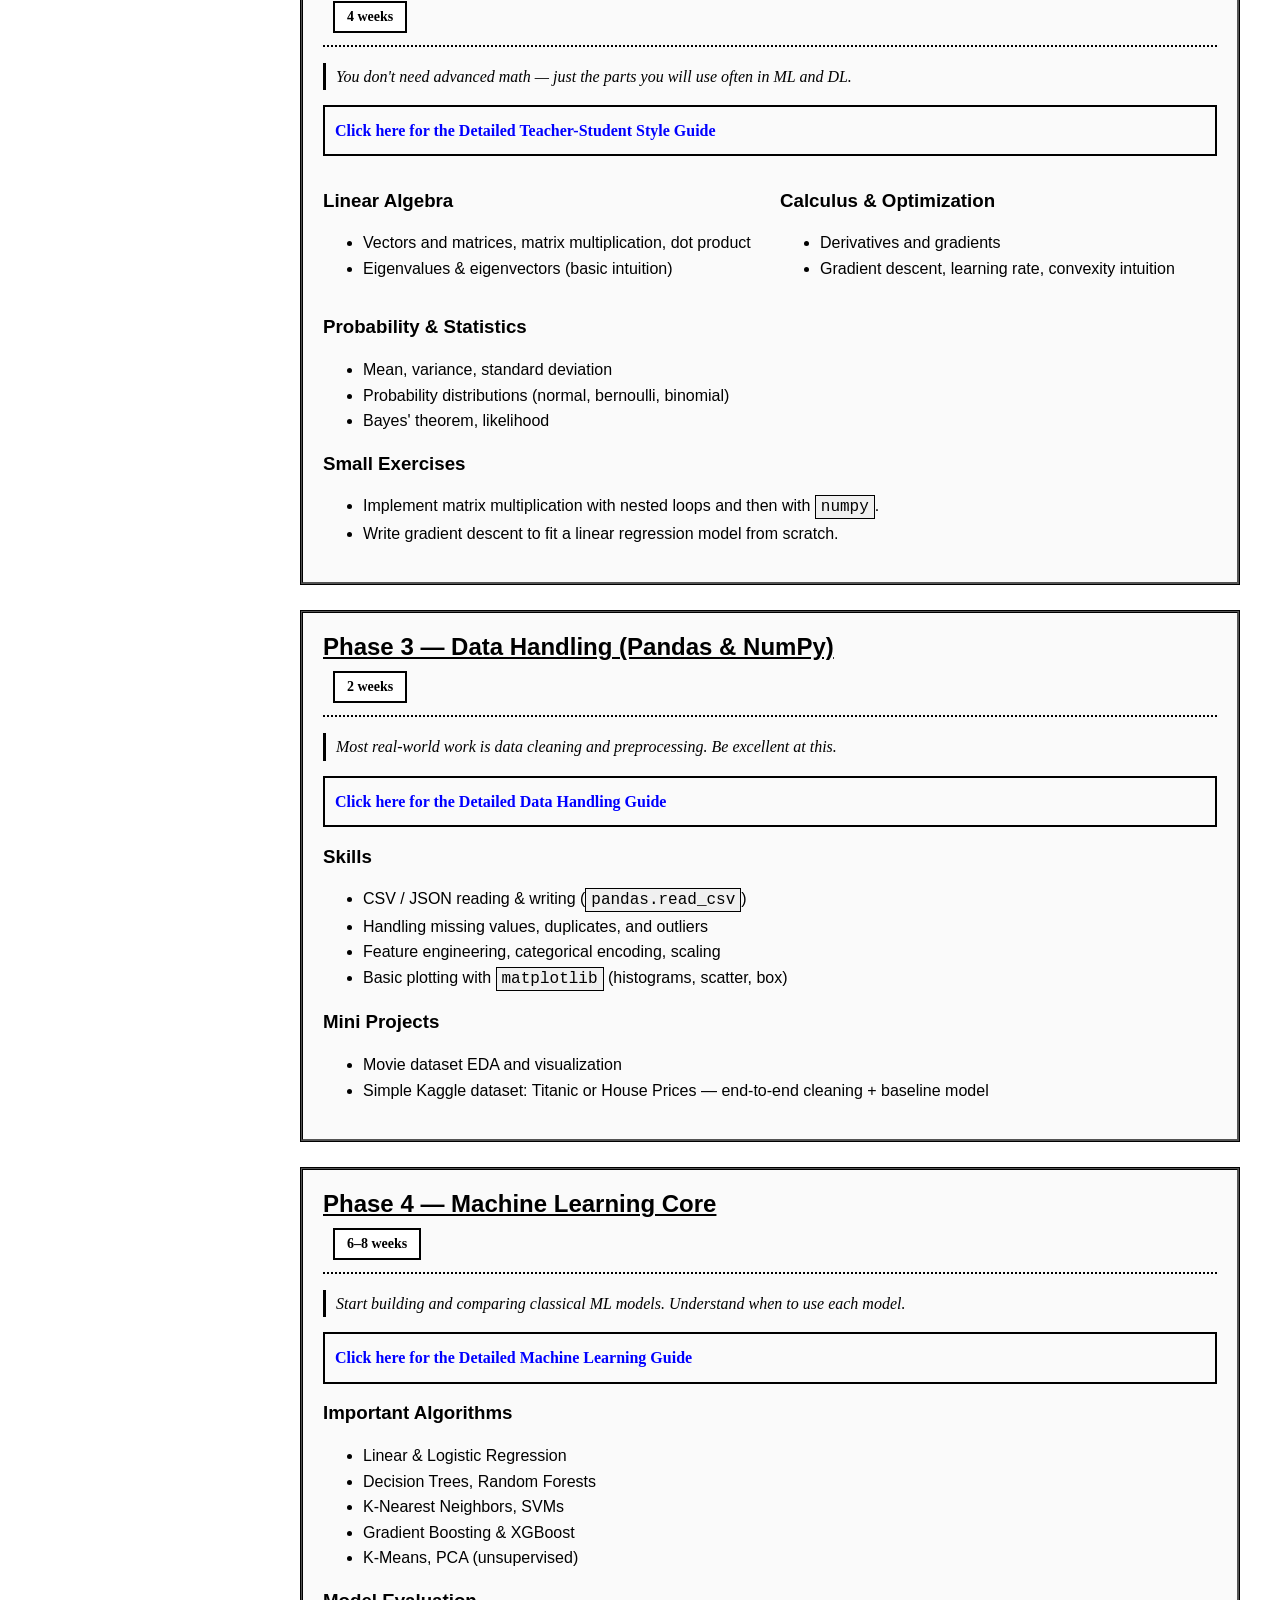
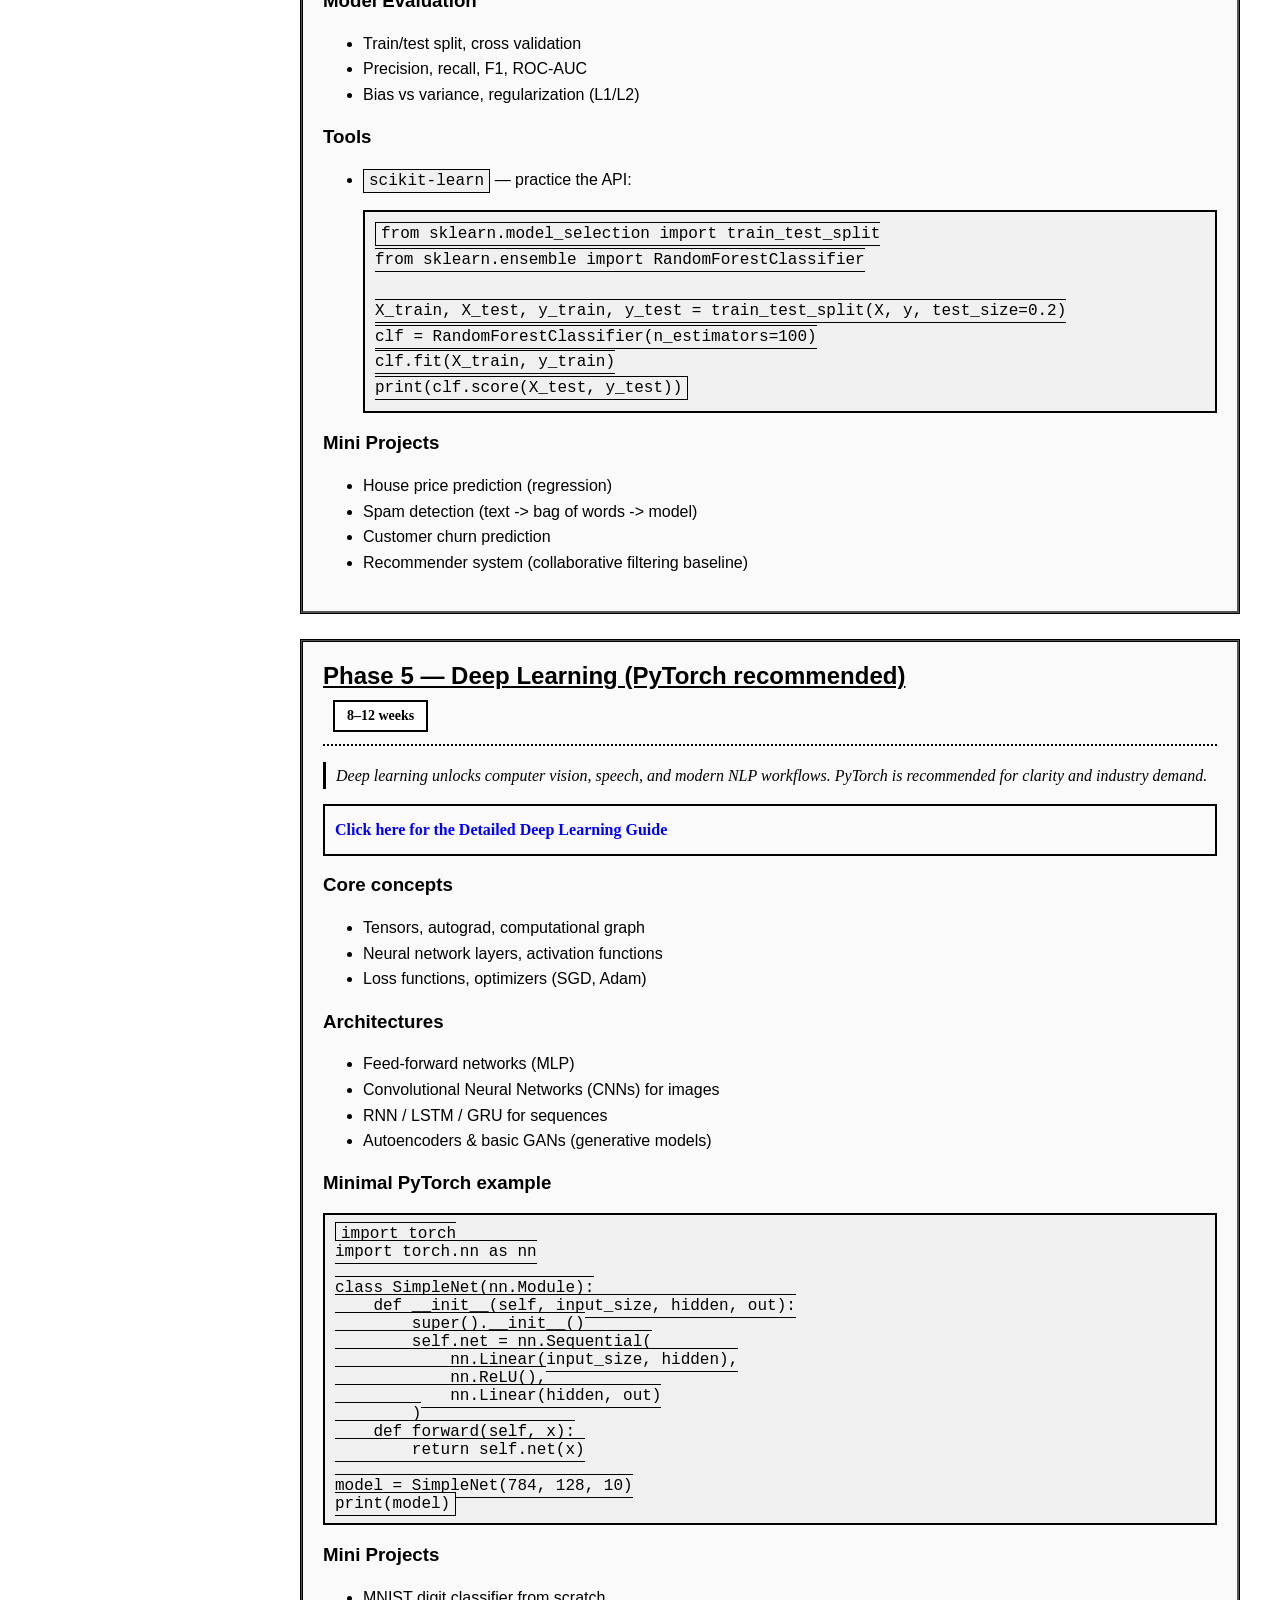
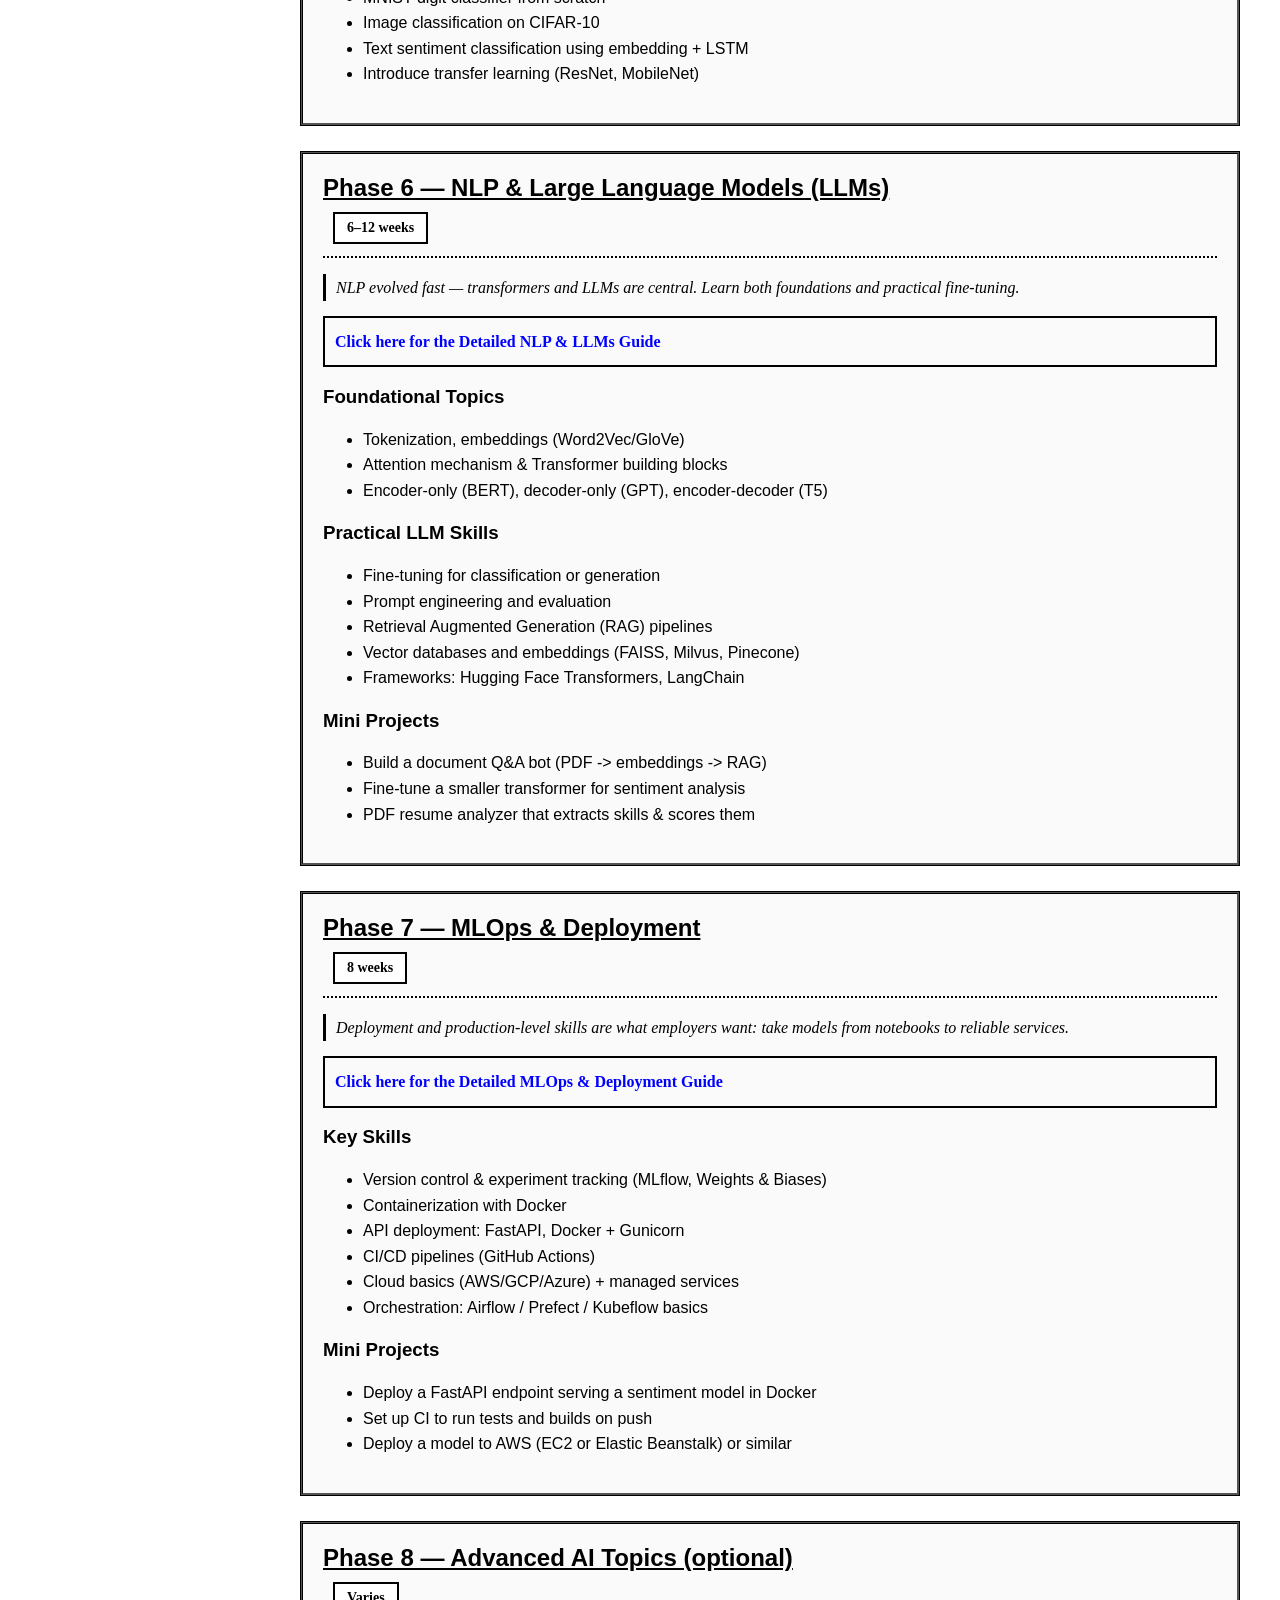
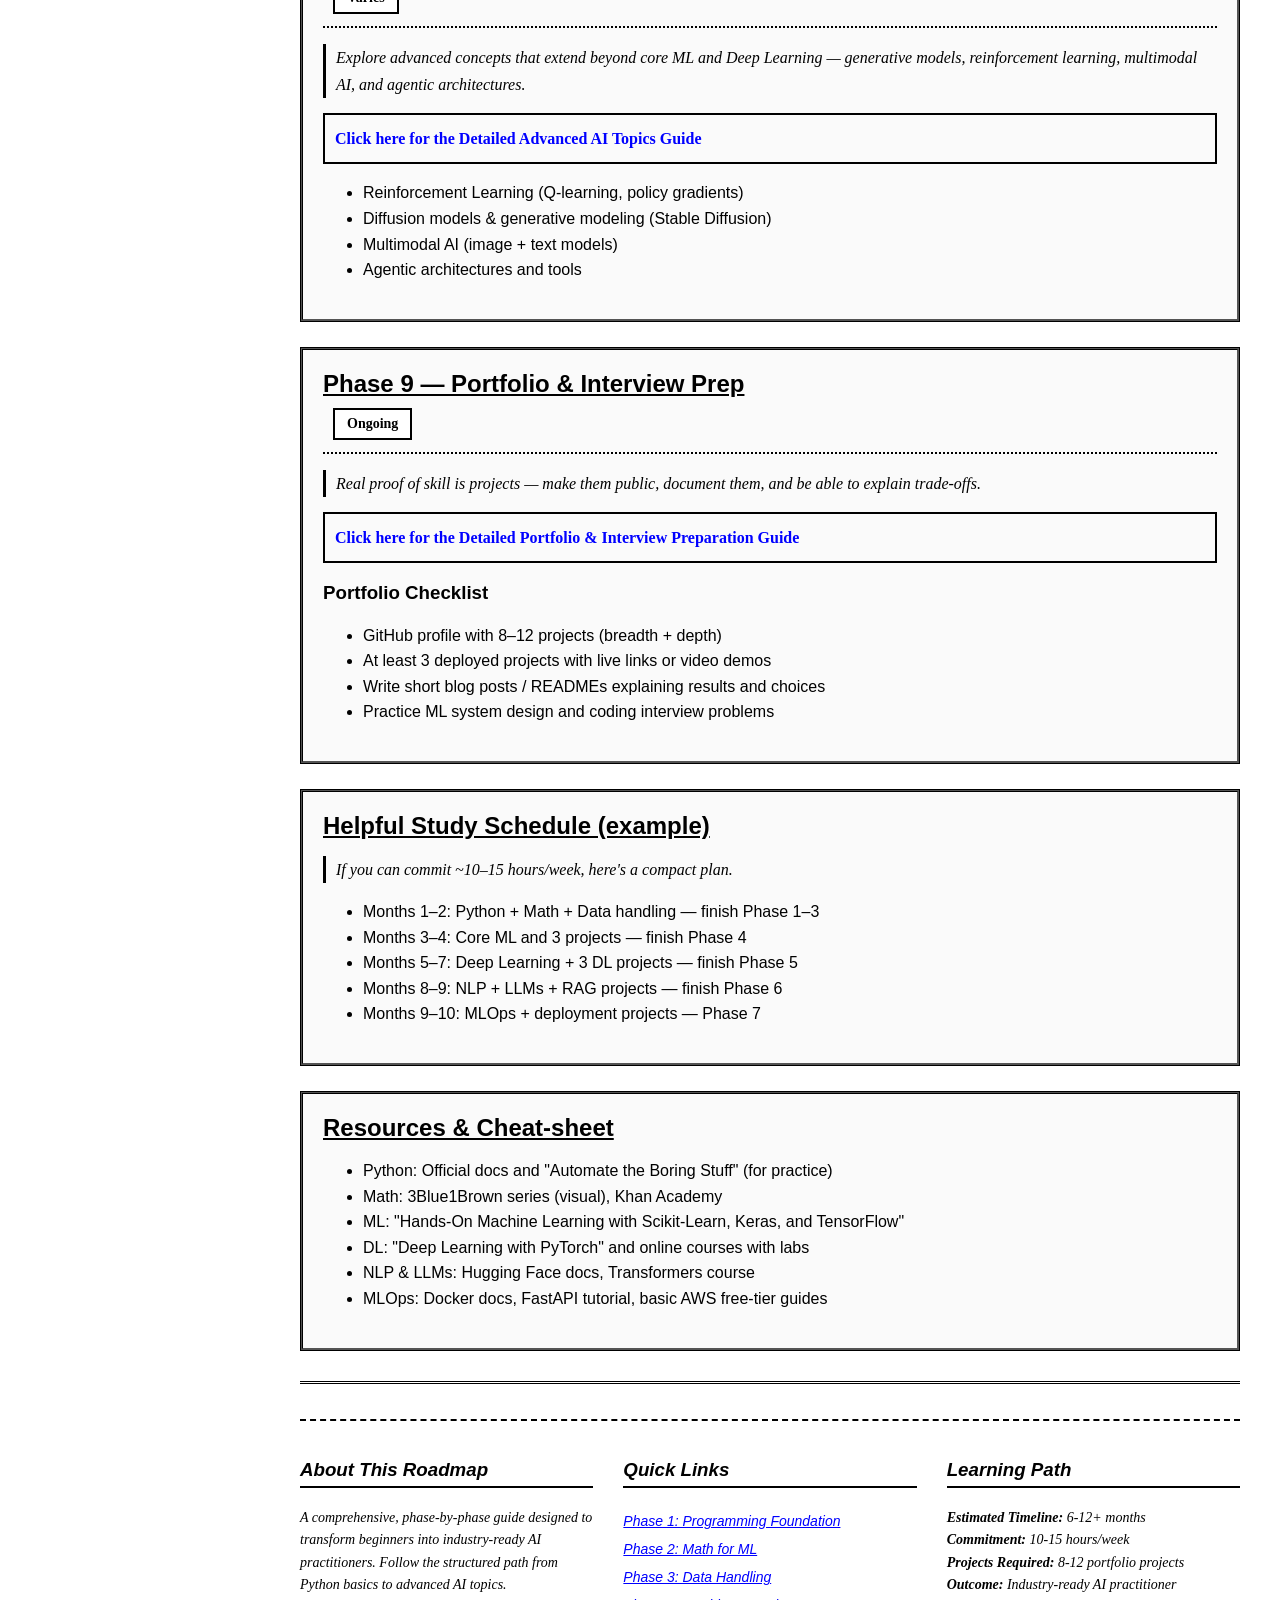
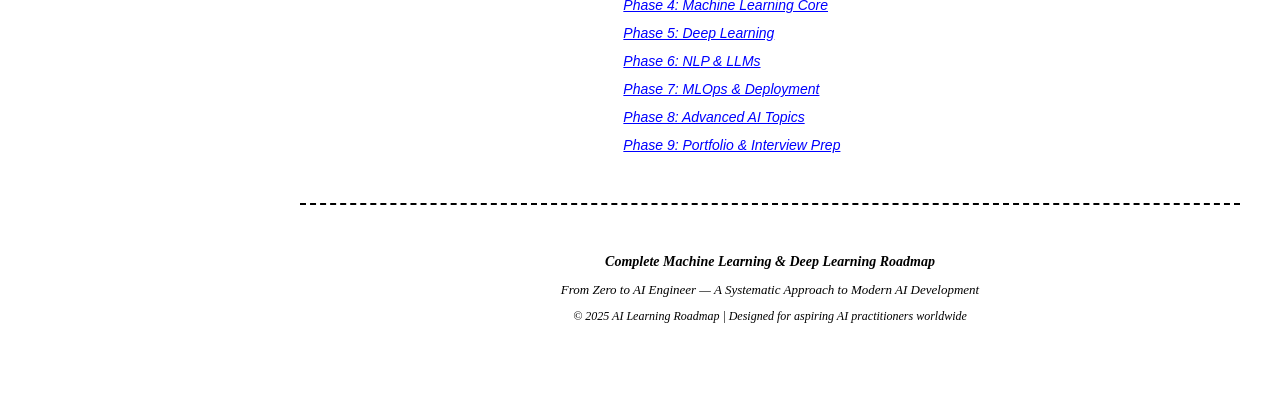
==== commit 8abd7d88: "Fix sidebar Navigation heading: adjust top position to 70px, make heading sticky" ====
--- a/index.html
+++ b/index.html
@@ -13,9 +13,7 @@
             padding-bottom: 15px;
             border-bottom: 3px double var(--border-color);
             font-family: 'Trebuchet MS', Verdana, sans-serif;
-            transition: border-color 0.3s;
-            position: relative;
-            z-index: 1
+            transition: border-color 0.3s
         }
 
         nav.pill-nav {
@@ -185,7 +183,7 @@
     
     <div id="top-toolbar">
         <div id="toolbar-left">
-            <button id="menu-toggle">☰ Menu</button>
+            <button id="menu-toggle" type="button">☰ Menu</button>
             <div style="font-weight:bold;font-size:18px;font-family:'Impact',sans-serif;letter-spacing:1px">AI ROADMAP</div>
         </div>
         <div id="toolbar-right">
@@ -193,7 +191,7 @@
                 <input type="text" id="search-input" placeholder="Search roadmap..." />
                 <div id="search-results"></div>
             </div>
-            <button id="theme-toggle"><span class="theme-icon">◐</span> Theme</button>
+            <button id="theme-toggle" type="button"><span class="theme-icon">◐</span> Theme</button>
         </div>
     </div>
 
--- a/shared-styles.css
+++ b/shared-styles.css
@@ -92,7 +92,9 @@
     cursor: pointer;
     font-weight: bold;
     font-family: 'Franklin Gothic Medium', sans-serif;
-    transition: all 0.3s
+    transition: all 0.3s;
+    position: relative;
+    z-index: 1002
 }
 
 #menu-toggle:hover {
@@ -168,14 +170,14 @@
 #sidebar {
     position: fixed;
     left: 0;
-    top: 60px;
+    top: 70px;
     width: 260px;
-    height: calc(100vh - 60px);
+    height: calc(100vh - 70px);
     background: var(--sidebar-bg);
     border-right: 3px ridge var(--border-color);
     overflow-y: auto;
     padding: 0;
-    z-index: 10;
+    z-index: 100;
     transition: transform 0.3s, background 0.3s
 }
 
@@ -185,7 +187,10 @@
     padding: 15px 20px;
     background: var(--button-bg);
     border-bottom: 3px solid var(--border-color);
-    font-family: 'Trebuchet MS', sans-serif
+    font-family: 'Trebuchet MS', sans-serif;
+    position: sticky;
+    top: 0;
+    z-index: 10
 }
 
 #sidebar ul {
@@ -208,7 +213,13 @@
     margin: 3px 0;
     border-radius: 3px;
     transition: all 0.2s;
-    font-family: Verdana, sans-serif
+    font-family: Verdana, sans-serif;
+    outline: none
+}
+
+#sidebar a:focus {
+    outline: none;
+    border: 2px solid var(--border-color)
 }
 
 #sidebar a:hover {
@@ -258,24 +269,48 @@
     padding: 80px 40px 40px 40px;
     background: var(--bg-color);
     transition: background 0.3s, margin-left 0.3s;
-    min-height: 100vh;
-    position: relative;
-    z-index: 50
+    min-height: 100vh
 }
 
 @media(max-width:980px) {
     #menu-toggle {
-        display: block
+        display: block !important;
+        position: relative;
+        z-index: 1001;
+        cursor: pointer;
+        -webkit-tap-highlight-color: transparent;
+        pointer-events: auto;
+        touch-action: manipulation;
+        user-select: none;
+        -webkit-user-select: none
     }
     #sidebar {
-        transform: translateX(-260px)
+        transform: translateX(-260px);
+        z-index: 999;
+        box-shadow: none
     }
     .container {
         margin-left: 0;
         padding: 90px 25px 30px 25px
     }
     #sidebar.open {
-        transform: translateX(0)
+        transform: translateX(0);
+        box-shadow: 5px 0 20px rgba(0,0,0,0.5)
+    }
+    body.menu-open::before {
+        content: '';
+        position: fixed;
+        top: 60px;
+        left: 0;
+        right: 0;
+        bottom: 0;
+        background: rgba(0,0,0,0.5);
+        z-index: 500;
+        animation: fadeIn 0.3s
+    }
+    @keyframes fadeIn {
+        from { opacity: 0 }
+        to { opacity: 1 }
     }
 }
 
